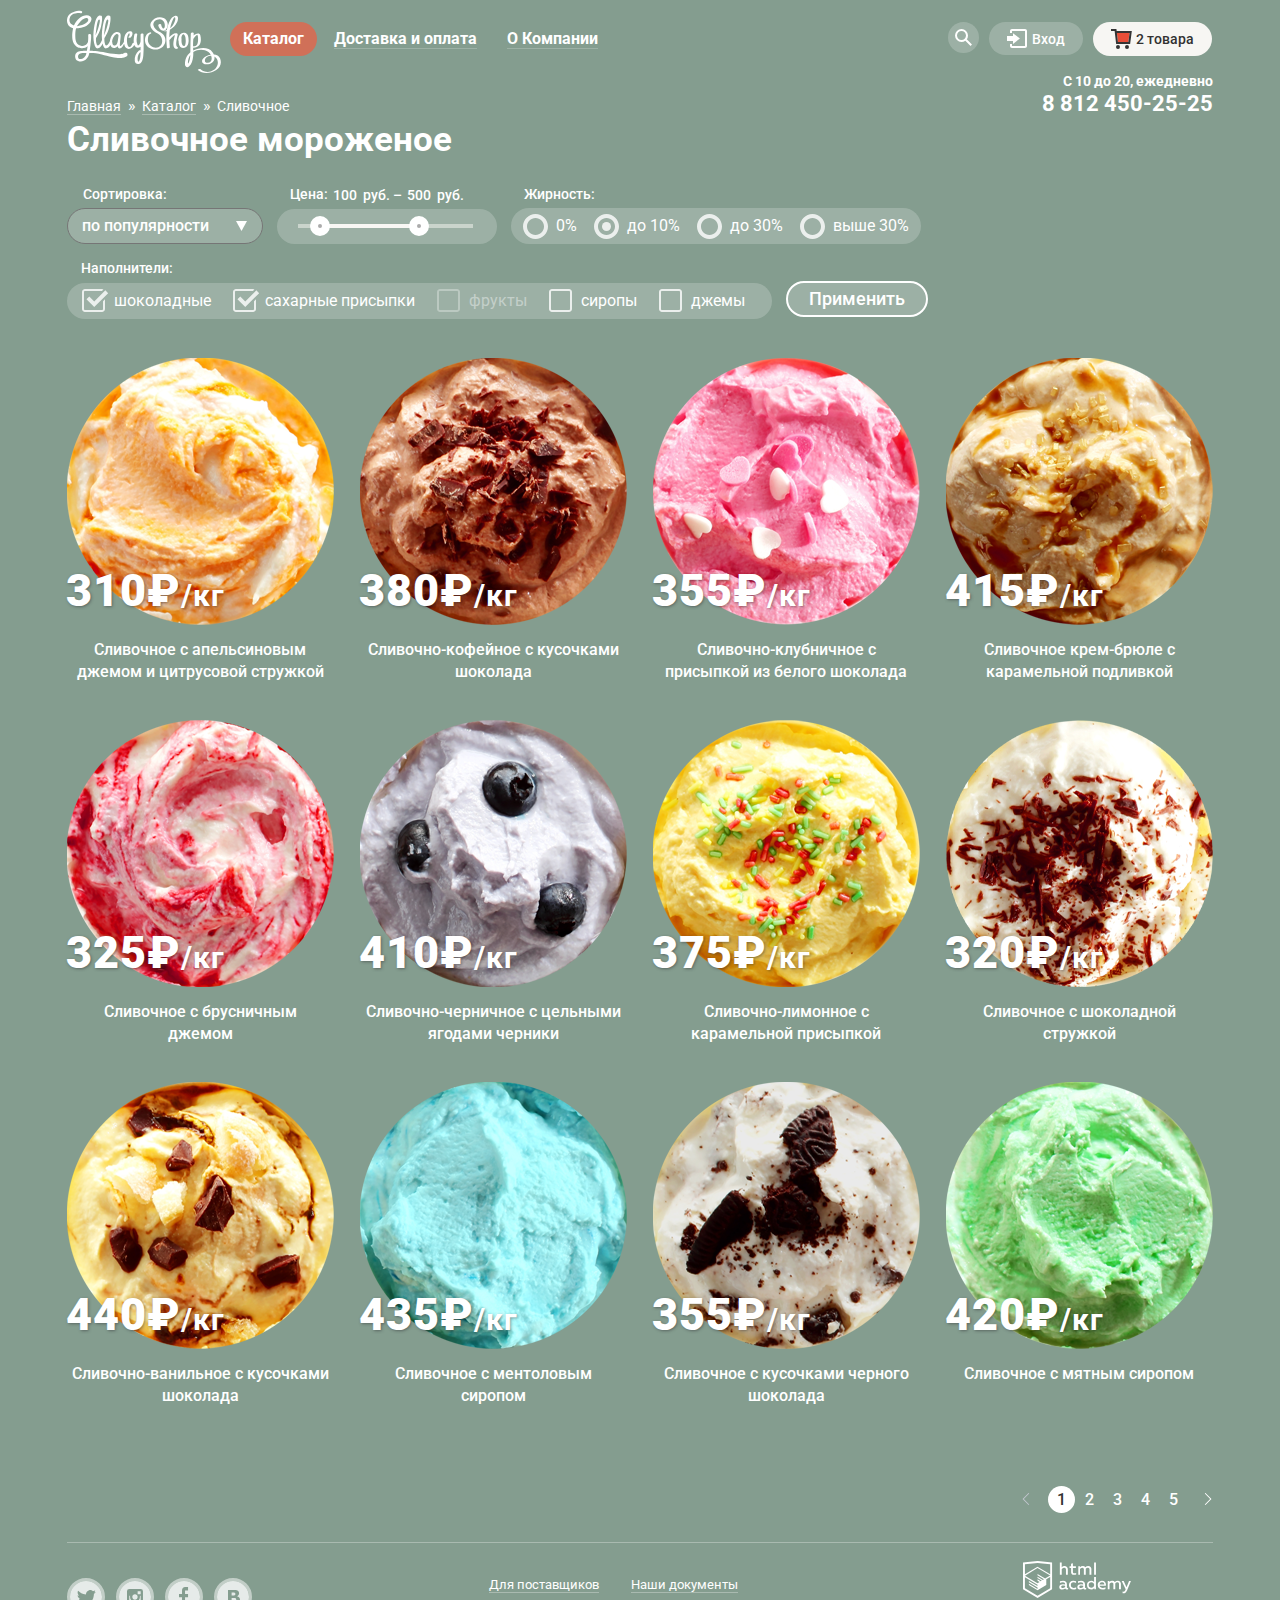
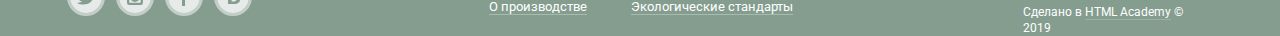
==== catalog.html @ 2f022bd2 "доделывает сетки" ====
<!DOCTYPE html>
<html lang="ru">

<head>
  <meta charset="utf-8">
  <title>Каталог мороженого магазина Глэйси</title>
  <link href="https://fonts.googleapis.com/css?family=Roboto:400,500,700&display=swap&subset=cyrillic" rel="stylesheet">
  <link href="css/normalize.css" rel="stylesheet" />
  <link href="css/style.css" rel="stylesheet" />
</head>

<body class="inner-page">
  <div class="container">
    <header class="main-header">
      <a class="main-header-logo" href="index.html"><img src="img/logo.svg" width="154" height="64"
          alt="Логотип магазина Глэйси"></a>
      <nav class="main-navigation">
        <ul class="site-navigation">
          <li class="site-navigation-item site-navigation-current"><a class="button-nav" href="">Каталог</a>
            <ul class="drop-down-list">
              <li><a href="#">Новинки</a></li>
              <li><a>Сливочное</a></li>
              <li><a href="#">Щербеты</a></li>
              <li><a href="#">Фруктовый лед</a></li>
              <li><a href="#">Мелорин</a></li>
            </ul>
          </li>
          <li class="site-navigation-item"><a class="button-nav" href="shipping-payment.html">Доставка и оплата</a></li>
          <li class="site-navigation-item"><a class="button-nav" href="info.html">О Компании</a></li>
        </ul>

        <ul class="user-navigation">
          <li class="user-navigation-item user-navigation-search"><a class="button-nav button-search"
              href="search.html">
              <svg xmlns="http://www.w3.org/2000/svg" xmlns:xlink="http://www.w3.org/1999/xlink" width="17" height="17"
                viewBox="0 0 17 17">
                <path fill="#fff"
                  d="M16.958 15.527L11.75 10.32A6.455 6.455 0 0 0 13 6.5 6.5 6.5 0 1 0 6.5 13a6.465 6.465 0 0 0 3.839-1.263l5.205 5.204 1.414-1.414zM6.5 11C4.019 11 2 8.981 2 6.5S4.019 2 6.5 2 11 4.019 11 6.5 8.981 11 6.5 11z" />
              </svg>
              <span class="visually-hidden">Поиск</span>
            </a>
            <section class="popup-search">
              <h2 class="visually-hidden">Форма поиска</h2>
              <form class="search-form" action="https://echo.htmlacademy.ru" method="get">
                <label class="visually-hidden" for="icecream-search">Что будем искать?</label>
                <input id="icecream-search" type="text" name="icecream-search" placeholder="Крем-брюле">
              </form>
            </section>
          </li>
          <li class="user-navigation-item user-navigation-login"><a class="button-nav button-login" href="login.html">
              <svg xmlns="http://www.w3.org/2000/svg" xmlns:xlink="http://www.w3.org/1999/xlink" width="21" height="19"
                viewBox="0 0 21 19">
                <g fill="#fff">
                  <path d="M6 14.875L12.917 9.5 6 4.125v2.917H-.042v4.917H6z" />
                  <path
                    d="M18 0H5C3.9 0 3 .9 3 2v2h2V2h13v15H5v-2H3v2c0 1.1.9 2 2 2h13c1.1 0 2-.9 2-2V2c0-1.1-.9-2-2-2z" />
                </g>
              </svg>
              <span>Вход</span>
            </a>
            <section class="popup-login">
              <h2 class="visually-hidden">Личный кабинет</h2>
              <form class="login-form" action="https://echo.htmlacademy.ru" method="post">
                <p>
                  <label class="visually-hidden" for="user-login">Логин</label>
                  <input id="user-login" type="email" name="login" placeholder="email@example.com">
                </p>
                <p>
                  <label class="visually-hidden" for="user-password">Пароль</label>
                  <input id="user-password" type="password" name="password" placeholder="••••••••">
                </p>

                <div class="wrapper-restore">
                  <button class="button" type="submit">Войти</button>

                  <p class="restore">
                    <a href="#">Забыли пароль?</a>
                    <a href="#">Новая регистрация</a>
                  </p>
                </div>
              </form>
            </section>
          </li>
          <li class="user-navigation-item user-navigation-cart"><a class="button-nav button-cart button-full-cart"
              href="shopping-cart.html">
              <svg xmlns="http://www.w3.org/2000/svg" width="21" height="20" viewBox="0 0 21 20">
                <path fill="#E84D37" d="M5.888 4.031L6.922 13h10.45l1.176-8.969z" />
                <circle fill="#343434" cx="6.984" cy="18" r="2" />
                <circle fill="#343434" cx="15.984" cy="18" r="2" />
                <path fill="#343434"
                  d="M5.657 2.031L5.422 0H0v2h3.64l1.5 13h13.988l1.699-12.969H5.657zM17.372 13H6.922L5.888 4.031h12.66L17.372 13z" />
              </svg>
              <span><span class="visually-hidden">Корзина</span>2 товара</span></a>

            <section class="shopping-cart">
              <h2 class="visually-hidden">Содержание корзины</h2>
              <table class="shopping-cart-table">
                <tr>
                  <td class="cell-1"><button class="button-cross" type="button"><span
                        class="visually-hidden">Удалить</span></button></td>
                  <td class="cell-2"><img src="img/product-1-min.png" width="33" height="33"
                      alt="Сливочное мороженое оранжевого цвета с цитрусовым вкусом">
                  </td>
                  <td class="cell-3">Пломбир с апельсиновым джемом</td>
                  <td class="cell-4">1,5 кг х <span>200 руб.</span></td>
                  <td class="cell-5">300 руб.</td>
                </tr>
                <tr>
                  <td class="cell-1"><button class="button-cross" type="button"><span
                        class="visually-hidden">Удалить</span></button></td>
                  <td class="cell-2"><img src="img/product-3-min.png" width="33" height="33"
                      alt="Сливочное мороженое ярко-розового цвета с бело-розовыми сердечками"></td>
                  <td class="cell-3">Клубничный пломбир с присыпкой из&nbsp;белого шоколада</td>
                  <td class="cell-4">1,5 кг х <span>300 руб.</span></td>
                  <td class="cell-5">450 руб.</td>
                </tr>
                <tr>
                  <td class="cell-6" colspan="5">Итого:<span>750</span>руб.</td>
                </tr>
              </table>
              <div class="wrapper-button-cart">
                <a class="button" href="#">Оформить заказ</a>
              </div>
            </section>
          </li>
        </ul>
      </nav>

      <section class="contacts">
        <h2 class="visually-hidden">Время работы, телефон</h2>
        <p>
          <span>С 10 до 20, ежедневно</span>
          <a href="tel:88124502525">8&nbsp;812 450-25-25</a>
        </p>
      </section>

    </header>

    <main>

      <ul class="breadcrumbs">
        <li><a href="index.html">Главная</a></li>
        <li><a href="catalog.html">Каталог</a></li>
        <li class="breadcrumbs-current">Сливочное</li>
      </ul>

      <h1>Сливочное мороженое</h1>

      <section class="sorting-filtres">
        <h2 class="visually-hidden">Сортировка и фильтр мороженого</h2>

        <form class="sorting-filtres-form" action="https://echo.htmlacademy.ru" method="get">
          <fieldset class="sorting">
            <legend>Сортировка:</legend>
            <select class="sorting-cover" name="sorting">
              <option value="popular">по популярности</option>
              <option value="inexpensive">сначала недорогие</option>
              <option value="expensive">сначала дорогие</option>
              <option value="fat">по жирности</option>
            </select>
          </fieldset>

          <fieldset class="filter-range">
            <legend>Цена:
              <div class="price-controls">
                <label class="min-price"><input type="text" name="min-price" value="100" maxlength="3">руб.
                  &ndash;</label>
                <label class="max-price"><input type="text" name="max-price" value="500" maxlength="3">руб.</label>
              </div>
            </legend>
            <div class="filter-cover">
              <div class="range-controls">
                <div class="scale">
                  <div class="bar"></div>
                </div>
                <button class="range-toggle range-toggle-min" aria-label="Изменить минимальную цену"
                  type="button"></button>
                <button class="range-toggle range-toggle-max" aria-label="Изменить максимальную цену"
                  type="button"></button>
              </div>
            </div>
          </fieldset>

          <fieldset class="filter-fat">
            <legend>Жирность:</legend>
            <ul class="filter-fat-list filter-cover">
              <li class="filter-fat-item">
                <input class="visually-hidden filter-input filter-input-radio" id="filter-fat-0" type="radio"
                  name="filter-fat" value="0%">
                <label for="filter-fat-0">0%</label>
              </li>
              <li class="filter-fat-item">
                <input class="visually-hidden filter-input filter-input-radio" id="filter-fat-10" type="radio"
                  name="filter-fat" value="up to 10%" checked>
                <label for="filter-fat-10">до 10%</label>
              </li>
              <li class="filter-fat-item">
                <input class="visually-hidden filter-input filter-input-radio" id="filter-fat-30" type="radio"
                  name="filter-fat" value="up to 30%">
                <label for="filter-fat-30">до 30%</label>
              </li>
              <li class="filter-fat-item">
                <input class="visually-hidden filter-input filter-input-radio" id="filter-fat-more-30" type="radio"
                  name="filter-fat" value="above 30%">
                <label for="filter-fat-more-30">выше 30%</label>
              </li>
            </ul>
          </fieldset>

          <fieldset class="filter-topping">
            <legend>Наполнители:</legend>
            <ul class="filter-topping-list filter-cover">
              <li class="filter-topping-item">
                <input class="visually-hidden filter-input filter-input-checkbox" type="checkbox"
                  name="topping-chocolate" id="topping-chocolate" checked />
                <label for="topping-chocolate">шоколадные</label>
              </li>
              <li class="filter-topping-item">
                <input class="visually-hidden filter-input filter-input-checkbox" type="checkbox"
                  name="topping-powdered-sugar" id="topping-powdered-sugar" checked />
                <label for="topping-powdered-sugar">сахарные присыпки</label>
              </li>
              <li class="filter-topping-item">
                <input class="visually-hidden filter-input filter-input-checkbox" type="checkbox" name="topping-fruits"
                  id="topping-fruits" disabled />
                <label for="topping-fruits">фрукты</label>
              </li>
              <li class="filter-topping-item">
                <input class="visually-hidden filter-input filter-input-checkbox" type="checkbox" name="topping-syrup"
                  id="topping-syrup" />
                <label for="topping-syrup">сиропы</label>
              </li>
              <li class="filter-topping-item">
                <input class="visually-hidden filter-input filter-input-checkbox" type="checkbox" name="topping-jam"
                  id="topping-jam" />
                <label for="topping-jam">джемы</label>
              </li>
            </ul>
          </fieldset>

          <button class="button button-filter" type="submit">Применить</button>

        </form>
      </section>

      <section class="catalog">
        <h2 class="visually-hidden">Список сливочного мороженого</h2>
        <ul class="catalog-list">
          <li class="catalog-item">
            <a href="#">
              <div>
                <img src="img/product-1.png" width="267" height="267"
                  alt="Сливочное с апельсиновым джемом и цитрусовой стружкой">
              </div>
              <span><b>310&#8381;</b>/кг</span>
              <h3>Сливочное с апельсиновым джемом и цитрусовой стружкой</h3>
            </a>
            <div class="wrapper-button">
              <a class="button" href="#">Быстрый просмотр</a>
            </div>
          </li>
          <li class="catalog-item">
            <a href="#">
              <div>
                <img src="img/product-2.png" width="267" height="267" alt="Сливочно-кофейное с кусочками шоколада">
              </div>
              <span><b>380&#8381;</b>/кг</span>
              <h3>Сливочно-кофейное с кусочками шоколада</h3>
            </a>
            <div class="wrapper-button">
              <a class="button" href="#">Быстрый просмотр</a>
            </div>
          </li>
          <li class="catalog-item">
            <a href="#">
              <div>
                <img src="img/product-3.png" width="267" height="267"
                  alt="Сливочно-клубничное с присыпкой из белого шоколада">
              </div>
              <span><b>355&#8381;</b>/кг</span>
              <h3>Сливочно-клубничное с присыпкой из белого шоколада</h3>
            </a>
            <div class="wrapper-button">
              <a class="button" href="#">Быстрый просмотр</a>
            </div>
          </li>
          <li class="catalog-item">
            <a href="#">
              <div>
                <img src="img/product-4.png" width="267" height="267"
                  alt="Сливочное крем-брюле с карамельной подливкой">
              </div>
              <span><b>415&#8381;</b>/кг</span>
              <h3>Сливочное крем-брюле с карамельной подливкой</h3>
            </a>
            <div class="wrapper-button">
              <a class="button" href="#">Быстрый просмотр</a>
            </div>
          </li>
          <li class="catalog-item">
            <a href="#">
              <div>
                <img src="img/product-5.png" width="267" height="267" alt="Сливочное с брусничным джемом">
              </div>
              <span><b>325&#8381;</b>/кг</span>
              <h3>Сливочное с брусничным джемом</h3>
            </a>
            <div class="wrapper-button">
              <a class="button" href="#">Быстрый просмотр</a>
            </div>
          </li>
          <li class="catalog-item">
            <a href="#">
              <div>
                <img src="img/product-6.png" width="267" height="267"
                  alt="Сливочно-черничное с цельными ягодами черники">
              </div>
              <span><b>410&#8381;</b>/кг</span>
              <h3>Сливочно-черничное с цельными ягодами черники</h3>
            </a>
            <div class="wrapper-button">
              <a class="button" href="#">Быстрый просмотр</a>
            </div>
          </li>
          <li class="catalog-item">
            <a href="#">
              <div>
                <img src="img/product-7.png" width="267" height="267" alt="Сливочно-лимонное с карамельной присыпкой">
              </div>
              <span><b>375&#8381;</b>/кг</span>
              <h3>Сливочно-лимонное с карамельной присыпкой</h3>
            </a>
            <div class="wrapper-button">
              <a class="button" href="#">Быстрый просмотр</a>
            </div>
          </li>
          <li class="catalog-item">
            <a href="#">
              <div>
                <img src="img/product-8.png" width="267" height="267" alt="Сливочное с шоколадной стружкой">
              </div>
              <span><b>320&#8381;</b>/кг</span>
              <h3>Сливочное с шоколадной стружкой</h3>
            </a>
            <div class="wrapper-button">
              <a class="button" href="#">Быстрый просмотр</a>
            </div>
          </li>
          <li class="catalog-item">
            <a href="#">
              <div>
                <img src="img/product-9.png" width="267" height="267" alt="Сливочно-ванильное с кусочками шоколада">
              </div>
              <span><b>440&#8381;</b>/кг</span>
              <h3>Сливочно-ванильное с кусочками шоколада</h3>
            </a>
            <div class="wrapper-button">
              <a class="button" href="#">Быстрый просмотр</a>
            </div>
          </li>
          <li class="catalog-item">
            <a href="#">
              <div>
                <img src="img/product-10.png" width="267" height="267" alt="Сливочноe с ментоловым сиропом">
              </div>
              <span><b>435&#8381;</b>/кг</span>
              <h3>Сливочноe с ментоловым сиропом</h3>
            </a>
            <div class="wrapper-button">
              <a class="button" href="#">Быстрый просмотр</a>
            </div>
          </li>
          <li class="catalog-item">
            <a href="#">
              <div>
                <img src="img/product-11.png" width="267" height="267" alt="Сливочное с кусочками черного шоколада">
              </div>
              <span><b>355&#8381;</b>/кг</span>
              <h3>Сливочное с кусочками черного шоколада</h3>
            </a>
            <div class="wrapper-button">
              <a class="button" href="#">Быстрый просмотр</a>
            </div>
          </li>
          <li class="catalog-item">
            <a href="#">
              <div>
                <img src="img/product-12.png" width="267" height="267" alt="Сливочное с мятным сиропом">
              </div>
              <span><b>420&#8381;</b>/кг</span>
              <h3>Сливочное с мятным сиропом</h3>
            </a>
            <div class="wrapper-button">
              <a class="button" href="#">Быстрый просмотр</a>
            </div>
          </li>
        </ul>

        <ul class="pagination-list">
          <li class="pagination-item pagination-item-back"><a class="back-disabled" href="#prev" aria-label="Назад">
              <svg xmlns="http://www.w3.org/2000/svg" width="8" height="12" viewBox="0 0 8 12">
                <path fill="#C1C6CE"
                  d="M7.237 5.642L1.73.132c-.2-.197-.52-.197-.717 0s-.198.52 0 .717L6.163 6l-5.15 5.15c-.2.198-.2.52 0 .717.098.1.228.148.357.148.13 0 .26-.05.358-.148l5.51-5.51c.198-.197.198-.517 0-.715z" />
              </svg>
            </a></li>
          <li class="pagination-item pagination-item-current"><a>1</a></li>
          <li class="pagination-item"><a href="#">2</a></li>
          <li class="pagination-item"><a href="#">3</a></li>
          <li class="pagination-item"><a href="#">4</a></li>
          <li class="pagination-item"><a href="#">5</a></li>
          <li class="pagination-item pagination-item-next"><a href="#next" aria-label="Вперед">
              <svg xmlns="http://www.w3.org/2000/svg" width="8" height="12" viewBox="0 0 8 12">
                <path fill="#ffffff"
                  d="M7.237 5.642L1.73.132c-.2-.197-.52-.197-.717 0s-.198.52 0 .717L6.163 6l-5.15 5.15c-.2.198-.2.52 0 .717.098.1.228.148.357.148.13 0 .26-.05.358-.148l5.51-5.51c.198-.197.198-.517 0-.715z" />
              </svg>
            </a></li>
        </ul>
      </section>
    </main>

    <footer class="footer">
      <ul class="socialmedia-list">
        <li class="socialmedia-item">
          <a class="socialmedia-button" href="#">
            <span class="visually-hidden">Твиттер</span>
            <svg xmlns="http://www.w3.org/2000/svg" width="32" height="32" viewBox="0 0 32 32">
              <path fill="#FFF"
                d="M16 0C7.164 0 0 7.164 0 16c0 8.837 7.164 16 16 16 8.837 0 16-7.163 16-16 0-8.836-7.163-16-16-16zm7.944 12.809c-.251 6.516-3.463 10.832-10.992 10.702h-.486c-.447 0-4.543-.443-5.344-1.823 2.479.19 4.247-.406 5.12-1.136-1.048-.289-2.923-.461-3.251-2.848.384.104.618.221 1.299.113-1.307-.824-2.758-1.519-2.679-3.643.311.317 1.164.518 1.46.457-.768-.233-2.149-3.244-.974-4.781 1.984 1.79 4.075 3.482 7.804 3.643.227-2.214 1.24-3.699 3.168-4.325 1.84-.479 3.255.26 3.901 1.138.737-.224 1.453-.466 2.193-.685-.004.833-.569 1.463-.935 1.709.747.165 1.423-.475 1.423-.475-.184.963-1.094 1.725-1.707 1.954z" />
            </svg>
          </a>
        </li>
        <li class="socialmedia-item">
          <a class="socialmedia-button" href="#">
            <span class="visually-hidden">Инстаграм</span>
            <svg xmlns="http://www.w3.org/2000/svg" width="32" height="32" viewBox="0 0 32 32">
              <g fill="#FFF">
                <path
                  d="M20.916 16a4.938 4.938 0 1 1-9.877 0c0-.394.051-.773.138-1.14h-.897v6.838h11.396V14.86h-.897c.086.367.137.746.137 1.14z" />
                <path
                  d="M15.978 18.659c1.466 0 2.659-1.193 2.659-2.659s-1.193-2.659-2.659-2.659c-1.466 0-2.659 1.193-2.659 2.659s1.192 2.659 2.659 2.659zM18.637 10.302h3.039v3.039h-3.039z" />
                <path
                  d="M16 0C7.164 0 0 7.164 0 16c0 8.837 7.164 16 16 16 8.837 0 16-7.163 16-16 0-8.836-7.163-16-16-16zm7.955 21.698a2.285 2.285 0 0 1-2.279 2.279H10.279A2.285 2.285 0 0 1 8 21.698V10.302a2.286 2.286 0 0 1 2.279-2.279h11.396a2.286 2.286 0 0 1 2.279 2.279v11.396z" />
              </g>
            </svg>
          </a>
        </li>
        <li class="socialmedia-item">
          <a class="socialmedia-button" href="#">
            <span class="visually-hidden">Фейсбук</span>
            <svg xmlns="http://www.w3.org/2000/svg" width="32" height="32" viewBox="0 0 32 32">
              <path fill="#FFF"
                d="M16 0C7.164 0 0 7.163 0 16s7.164 16 16 16c8.837 0 16-7.164 16-16S24.837 0 16 0zm4.062 9.455h-3.021v3.444h3.021v3.445h-3.021v8.61H14.02v-8.61H11v-3.445h3.021V9.455c0-1.902 1.353-3.445 3.021-3.445h3.021v3.445z" />
            </svg>
          </a>
        </li>
        <li class="socialmedia-item">
          <a class="socialmedia-button" href="#">
            <span class="visually-hidden">Вконтакте</span>
            <svg xmlns="http://www.w3.org/2000/svg" width="32" height="32" viewBox="0 0 32 32">
              <g fill="#FFF">
                <path
                  d="M16.637 14.495c.402-.019.719-.082.951-.188.326-.145.54-.33.641-.559.101-.229.15-.496.15-.797 0-.232-.058-.465-.174-.697-.116-.232-.322-.405-.617-.517-.264-.1-.592-.155-.984-.165a76.242 76.242 0 0 0-1.652-.014h-.339v2.965h.565c.571 0 1.057-.009 1.459-.028zM18.118 17.084c-.282-.081-.672-.125-1.166-.132a127.97 127.97 0 0 0-1.55-.009h-.79v3.493h.264c1.014 0 1.74-.003 2.18-.009a3.2 3.2 0 0 0 1.212-.245c.377-.157.633-.364.774-.625s.214-.562.214-.9c0-.446-.088-.788-.261-1.03-.17-.241-.464-.423-.877-.543z" />
                <path
                  d="M16 0C7.164 0 0 7.164 0 16c0 8.837 7.164 16 16 16 8.837 0 16-7.163 16-16 0-8.836-7.163-16-16-16zm6.602 20.531a3.73 3.73 0 0 1-1.124 1.327c-.552.415-1.161.71-1.823.886s-1.501.264-2.519.264h-6.121V8.987h5.443c1.13 0 1.957.038 2.48.113a5.126 5.126 0 0 1 1.561.5c.533.27.929.632 1.189 1.087.26.455.392.975.392 1.558 0 .678-.179 1.278-.536 1.795-.358.518-.863.92-1.517 1.208v.075c.917.182 1.642.559 2.179 1.13.537.571.807 1.325.807 2.261 0 .678-.138 1.283-.411 1.817z" />
              </g>
            </svg>
          </a>
        </li>
      </ul>

      <ul class="information-list">
        <li class="information-item"><a href="#">Для поставщиков</a></li>
        <li class="information-item"><a href="#">Наши документы</a></li>
        <li class="information-item"><a href="#">О производстве</a></li>
        <li class="information-item"><a href="#">Экологические стандарты</a></li>
      </ul>

      <div class="copyright">
        <a href="https://htmlacademy.ru/intensive/htmlcss">
          <img src="img/logo-htmlacademy.svg" width="108" height="39" alt="Логотип HTML Academy">
        </a>
        <p>Сделано в <a href="https://htmlacademy.ru">HTML Academy</a> &copy; 2019</p>
      </div>

    </footer>
  </div>
</body>

</html>
---- css/style.css ----
/* ГЛОБАЛЬНЫЕ СТИЛИ */

body {
  margin: 0;
  padding: 0;

  font-family: "Roboto", "Arial", sans-serif;
  font-size: 16px;
  line-height: 22px;
  font-weight: 400;
  color: #ffffff;

  background-color: #849d8f;
}

img {
  max-width: 100%;
  height: auto;
}

a {
  text-decoration: none;
}

/* ОБЩИЕ СТИЛИ */

.container {
  width: 1146px;
  margin: 0 auto;
}

.visually-hidden:not(:focus):not(:active),
input[type="checkbox"].visually-hidden,
input[type="radio"].visually-hidden {
  position: absolute;

  width: 1px;
  height: 1px;
  margin: -1px;
  border: 0;
  padding: 0;

  white-space: nowrap;

  clip-path: inset(100%);
  clip: rect(0 0 0 0);
  overflow: hidden;
}

.button {
  display: inline-block;
  font: inherit;
  font-size: 18px;
  line-height: 24px;
  font-weight: 700;

  text-align: center;
  text-shadow: 0px 2px 5px rgba(160, 32, 11, 0.76);
  color: #ffffff;
  vertical-align: middle;

  background: #f26843;
  background: linear-gradient(to bottom, #f26843 0%, #e74a35 100%);
  box-shadow: 0 2px 2px rgba(172, 16, 0, 0.64);
  border: none;
  border-radius: 25px;

  cursor: pointer;
}

.button:hover,
.button:focus {
  box-shadow: 0px 2px 2px 0 #ac1000;
  background-image: linear-gradient(to bottom, rgba(255, 255, 255, 0.2), rgba(255, 255, 255, 0.2)), linear-gradient(to top, #e74a35, #f26843);
}

.button:active {
  box-shadow: inset 0px 2px 2px 0 #942718;
  background-image: linear-gradient(to bottom, rgba(0, 0, 0, 0.07), rgba(0, 0, 0, 0.07)), linear-gradient(to top, #e74a35, #f26843);
}

.site-wrapper {
  background-image: url("../img/slide-1.png");
  background-repeat: no-repeat;
  background-position: top center;

  transition: background-image 0.5s ease, background-color 0.5s ease;
}

.site-wrapper::before,
.site-wrapper::after {
  content: "";

  visibility: hidden;
}

.site-wrapper::before {
  background-image: url("../img/slide-2.png");
}

.site-wrapper::after {
  background-image: url("../img/slide-3.png");
}

/* HEADER  */

.main-header .container,
.inner-page .main-header {
  display: flex;
  flex-wrap: wrap;
  align-items: flex-start;
}

.inner-page .main-header {
  margin-bottom: -22px;
}

.main-header-logo {
  display: block;
  width: 154px;
  height: 64px;
  padding-top: 10px;
}

.main-navigation {
  display: flex;
  width: 990px;
  margin-left: auto;
  padding-top: 21px;
  line-height: 18px;
  font-weight: 700;
}

.site-navigation,
.user-navigation,
.drop-down-list {
  list-style: none;
  margin: 0;
  padding: 0;
}

.site-navigation {
  display: flex;
  width: 400px;
  padding-left: 5px;
}

.button-nav {
  display: inline-block;
  vertical-align: middle;
}

.site-navigation-item {
  position: relative;
  padding: 1px 2px;
}

.site-navigation-item>a {
  padding: 8px 13px 7px;
  color: #ffffff;
}

/* подчеркивание через псевдо */
.site-navigation-item>a::after {
  display: block;
  content: "";
  width: 100%;
  height: 1px;
  background: rgba(255, 255, 255, 0.2);
}

.site-navigation-current>a::after {
  content: "";
  background: none;
}

.site-navigation-item>a:hover,
.site-navigation-item>a:focus {
  padding: 8px 13px 7px;
  color: #323232;
  background-color: #f7f6f3;
  border-radius: 25px;
}

.site-navigation-item>a:active {
  padding: 8px 13px 7px;
  color: #323232;
  box-shadow: inset 0px 2px 1px 0 #696969;
  background-color: #ededed;
  border-radius: 25px;
}

.site-navigation-current>a,
.site-navigation-current>a:hover,
.site-navigation-current>a:focus,
.site-navigation-current>a:active {
  color: #ffffff;
  background-color: #d07058;
  border-radius: 25px;
}

.user-navigation {
  display: flex;
  justify-content: flex-end;
  flex-grow: 1;
  width: 280px;
}

.user-navigation-item {
  position: relative;
  padding: 1px 3px;
  margin-right: -2px;
  margin-left: 6px;
}

.user-navigation-item>a {
  display: flex;
  align-items: center;
  justify-content: center;
  font-size: 14px;
  line-height: 16px;
  font-weight: 500;
  color: #ffffff;
  background-color: rgba(255, 255, 255, 0.2);
  border-radius: 25px;
}

.user-navigation a:hover,
.user-navigation a:focus {
  color: #323232;
  background-color: #f8f7f4;
}

.user-navigation-item span {
  padding-left: 4px;
}

.button-search {
  padding: 7px;
}

.button-login,
.button-cart {
  padding: 7px 18px;
}

.button-search:hover path,
.button-search:focus path,
.button-login:hover path,
.button-login:focus path {
  fill: #323232;
}

.user-navigation .button-cart:hover,
.user-navigation .button-cart:focus {
  color: #ffffff;
  background-color: rgba(255, 255, 255, 0.2);
}

.user-navigation .button-full-cart,
.user-navigation .button-full-cart:hover,
.user-navigation .button-full-cart:focus,
.user-navigation .button-full-cart:active {
  color: #323232;
  background-color: rgb(248, 247, 244, 0.99);
}

.contacts {
  width: 200px;
  margin-left: auto;
  text-align: right;
}

.contacts p {
  margin: 0;
  margin-top: -4px;
}

.contacts span {
  font-size: 14px;
  line-height: 16px;
  font-weight: 700;
}

.contacts a {
  font-size: 22px;
  line-height: 24px;
  font-weight: 700;
  color: #ffffff;
}

/* ВСПЛЫВАЮЩИЕ МЕНЮ */

.drop-down-list {
  display: none;
  position: absolute;
  top: 38px;
  left: -5px;
  z-index: 1;
}

.popup-search {
  display: none;
  position: absolute;
  top: 38px;
  right: 3px;
  z-index: 2;
}

.popup-login {
  display: none;
  position: absolute;
  top: 38px;
  right: 1px;
  z-index: 2;
}

.shopping-cart {
  display: none;
  position: absolute;
  top: 38px;
  right: 1px;
  z-index: 2;
}

.site-navigation-catalog:hover .drop-down-list,
.user-navigation-search:hover .popup-search,
.user-navigation-login:hover .popup-login,
.user-navigation-cart:hover .shopping-cart {
  display: block;
}

.drop-down-list {
  width: 143px;
  box-shadow: 0px 20px 20px 0 rgba(0, 0, 0, 0.4);
  background-color: #f8f7f4;
  border-radius: 5px;
}

.drop-down-list .new-items {
  display: block;
  position: relative;
  padding-top: 12px;
  padding-bottom: 12px;
  font-weight: 700;
}

.drop-down-list .new-items::after {
  position: absolute;
  display: block;
  content: "";
  width: 121px;
  height: 1px;
  left: 6px;
  bottom: 0;
  background: rgba(0, 0, 0, 0.2);
}

.drop-down-list a {
  display: block;
  padding-left: 21px;
  padding-top: 9px;
  padding-bottom: 6px;
  font-size: 14px;
  line-height: 16px;
  font-weight: 400;
  color: #323232;
}

.drop-down-list .melorin-items {
  padding-bottom: 13px;
}

.drop-down-list li:hover:not(:first-child),
.drop-down-list li:focus:not(:first-child) {
  background-color: rgb(251, 222, 215);
}

.drop-down-list li:active:not(:first-child) {
  background-color: rgb(246, 181, 165);
}

.drop-down-list .active-item:not(:first-child),
.drop-down-list .active-item:hover:not(:first-child),
.drop-down-list .active-item:focus:not(:first-child),
.drop-down-list .active-item:active:not(:first-child) {
  background-color: rgb(208, 112, 88);
}

.popup-search {
  box-sizing: border-box;
  width: 341px;
  padding: 20px 15px;

  box-shadow: 0px 20px 20px 0 rgba(0, 0, 0, 0.4);
  background-color: #f8f7f4;
  border-radius: 5px;
}

.search-form input {
  box-sizing: border-box;
  width: 100%;
  padding: 11px;
  border: none;
  border-radius: 5px;
  box-shadow: 0 0 0 1px #b2b2b2;
}

.search-form input::placeholder,
.login-form input::placeholder {
  font-size: 14px;
  line-height: 24px;
  font-weight: 400;
  color: #999999;
}

.popup-login {
  box-sizing: border-box;
  width: 277px;
  padding: 20px 19px;
  box-shadow: 0px 20px 20px 0 rgba(0, 0, 0, 0.4);
  background-color: #f8f7f4;
  border-radius: 5px;
}

.login-form p {
  margin: 0;
  margin-bottom: 20px;
}

.login-form input {
  box-sizing: border-box;
  width: 100%;
  padding: 13px;
  border: none;
  border-radius: 5px;
  box-shadow: 0 0 0 1px #b2b2b2;
}

.wrapper-restore {
  display: flex;
  justify-content: space-between;
  align-items: flex-start;
}

.popup-login .button {
  padding: 11px 25px;
}

.popup-login .restore {
  width: 50%;
  margin-bottom: 0;
}

.restore a {
  display: block;
  margin-bottom: -3px;
  text-align: left;
  font-size: 13px;
  line-height: 24px;
  font-weight: 400;
  color: #323232;
  text-decoration: underline;
}

.restore a:hover,
.restore a:focus,
.restore a:active {
  color: #e84d37;
}

.shopping-cart {
  box-sizing: border-box;
  width: 540px;
  padding: 17px 14px;

  font-size: 13px;
  line-height: 16px;
  font-weight: 400;
  color: #323232;

  box-shadow: 0px 20px 20px 0 rgba(0, 0, 0, 0.4);
  background-color: #f8f7f4;
  border-radius: 5px;
}

.shopping-cart-table {
  width: 100%;
  border-collapse: collapse;
  ;
}

.shopping-cart-table td {
  padding-bottom: 14px;
  padding-top: 11px;

  vertical-align: top;
}

.shopping-cart-table .cell-1 {
  width: 16px;
}

.shopping-cart-table .cell-2 {
  width: 33px;
  padding-top: 4px;
}

.shopping-cart-table .cell-3 {
  width: 181px;
}

.shopping-cart-table .cell-4 {
  width: 90px;
}

.shopping-cart-table .cell-5 {
  width: 50px;
}

.shopping-cart-table .cell-6 {
  padding: 16px 3px 12px 3px;
  font-size: 15px;
  line-height: 18px;
  font-weight: 700;
  text-align: right;
}

.shopping-cart-table .button-cross {
  width: 11px;
  height: 11px;
  border: none;
  background: url("../img/cross-small.svg") no-repeat;
  background-position: top center;
  cursor: pointer;
}

.wrapper-button-cart {
  display: flex;
  justify-content: flex-end;
}

.shopping-cart .button {
  padding: 10px 15px;
  margin-bottom: 5px;
}

.shopping-cart-table tr:nth-child(2) {
  border-bottom: 1px solid #cacac7;
}

/* СЛАЙДЕР */

.slider {
  position: relative;
  margin-bottom: 42px;
  padding-top: 275px;

  text-align: center;
  color: #ffffff;
}

.slider-list {
  margin: 0;
  padding: 0;

  list-style: none;
}

.slide {
  display: none;
}

.slide-title {
  width: 700px;
  margin: 0 auto;
  margin-bottom: 30px;

  font-size: 60px;
  line-height: 60px;
  font-weight: 800;
}

.slider .button {
  padding: 11px 44px;

  font-size: 31px;
  line-height: 41px;

  border-radius: 50px;
}

.slider-controls {
  position: absolute;
  bottom: 20px;
  left: 0;
  z-index: 20;

  font-size: 0;
}

.slider-controls label {
  display: inline-block;
  width: 17px;
  height: 17px;
  margin-right: 8px;

  vertical-align: top;

  background-color: transparent;
  border: 2px solid #ffffff;
  border-radius: 50%;
  cursor: pointer;
}

.slider-controls label:hover,
.slider-controls label:focus {
  background-color: rgba(255, 255, 255, 0.4);
}

.slider-controls label:active {
  background-color: #ffffff;
}

#product-1:checked~.site-wrapper {
  background-color: #849d8f;
  background-image: url("../img/slide-1.png");
}

#product-2:checked~.site-wrapper {
  background-color: #8996a6;
  background-image: url("../img/slide-2.png");
}

#product-3:checked~.site-wrapper {
  background-color: #9d8b84;
  background-image: url("../img/slide-3.png");
}

#product-1:checked~.site-wrapper #slide1,
#product-2:checked~.site-wrapper #slide2,
#product-3:checked~.site-wrapper #slide3 {
  display: block;
}

#product-1:checked~.site-wrapper label[for="product-1"],
#product-2:checked~.site-wrapper label[for="product-2"],
#product-3:checked~.site-wrapper label[for="product-3"] {
  background-color: #ffffff;
}

/* СПЕЦИАЛЬНЫЕ ПРЕДЛОЖЕНИЯ */

.special-offers {
  display: flex;
  justify-content: space-between;
  font-size: 18px;
  font-weight: 700;
  margin-bottom: 40px;
}

.special-offers h3 {
  margin: 0;
  margin-bottom: 15px;
  font-size: 35px;
  line-height: 41px;
  font-weight: 700;
}

.special-offers p {
  margin: 0;
  margin-bottom: 43px;
}

.special-offers .button {
  padding: 11px 24px;
  margin-bottom: 8px;
}

.raspberry-stock {
  display: flex;
  flex-direction: column;
  width: 560px;
  margin-right: 26px;
  padding: 16px 19px;
  background-color: #a23552;
  background: url("../img/raspberry-bg.jpg") no-repeat;
  background-size: cover;
  border-radius: 15px;
}

.chocolate-stock {
  display: flex;
  flex-direction: column;
  width: 560px;
  padding: 16px 19px;
  background-color: #24130a;
  background: url("../img/choсolate-bg.jpg") no-repeat;
  background-size: cover;
  border-radius: 15px;
}

.raspberry-stock .button,
.chocolate-stock .button {
  align-self: flex-end;
  margin-left: auto;
}

/* ХИТЫ ПРОДАЖ И КАТАЛОГ СЛИВОЧНОГО МОРОЖЕНОГО */

.catalog {
  border-bottom: 1px solid rgba(255, 255, 255, 0.3);
  padding-bottom: 29px;
  margin-bottom: 18px;
}

.bestseller-item span,
.catalog-item span {
  position: absolute;
  top: 210px;
  left: -1px;
  font-size: 30px;
  line-height: 45px;
  font-weight: 700;
  text-shadow: 0.5px 0.9px 3px rgba(49, 50, 53, 0.5);
  letter-spacing: 1px;
}

.bestseller-item b,
.catalog-item b {
  font-size: 45px;
}

.bestseller-item a,
.catalog-item a {
  position: relative;
  text-align: center;
  font-size: 16px;
  line-height: 22px;
  font-weight: 500;
  color: #ffffff;
}

.bestseller-item h3,
.catalog-item h3 {
  display: inline-block;
  width: 258px;
  padding-left: 4px;
  padding-top: 1px;
  margin: 0;
  font-size: 16px;
  line-height: 22px;
  font-weight: 500;
}

.bestseller-item div,
.catalog-item div {
  margin-bottom: 7px;
}

.bestsellers-list,
.catalog-list {
  display: flex;
  flex-wrap: wrap;
  margin: 0;
  padding: 0;

  list-style: none;
}

.catalog-list {
  margin-bottom: 42px;
}

.bestseller-item,
.catalog-item {
  width: 267px;
  margin-bottom: 37px;
  margin-right: 26px;
  position: relative;
}

.bestseller-item:nth-child(4n),
.catalog-item:nth-child(4n) {
  margin-right: 0;
}

.bestseller-item::before {
  position: absolute;
  content: url("../img/hit.svg");
  width: 61px;
  height: 61px;
  top: 0;
  left: 0;
  z-index: 1;
}

.wrapper-button {
  position: absolute;
  top: -7px;
  left: -14px;
  z-index: 10;
  display: none;
  width: 100%;
  height: 100%;
  padding: 0px 13px 81px;
  background-color: rgba(248, 247, 244, 0.2);
  border-radius: 5px;
  box-shadow: 0 20px 20px rgba(0, 0, 0, 0.08);
}

.bestsellers .button,
.catalog .button {
  position: absolute;
  bottom: 22px;
  left: 16%;

  padding: 10px 17px;
  font-size: 18px;
  line-height: 24px;
  font-weight: 700;
}

.bestseller-item:hover .wrapper-button,
.catalog-item:hover .wrapper-button {
  display: block;
  z-index: 10;
}

/* ПРЕИМУЩЕСТВА */

.features {
  padding: 25px 26px 25px 20px;
  margin-bottom: 40px;
  font-size: 24px;
  line-height: 30px;
  font-weight: 500;
  color: #323232;

  background-color: #efe4cb;
  background-image: url("../img/waffle-bg.jpg");
  background-repeat: no-repeat;
  background-size: cover;
  border-radius: 15px;
}

.features p {
  margin: 0;
}

.features-list {
  display: flex;
  justify-content: space-between;
  flex-wrap: wrap;
  list-style: none;
  margin: 0;
  padding: 0;
}

.feature-item {
  position: relative;
  width: 477px;
  padding-top: 22px;
  padding-left: 56px;
  font-size: 16px;
  line-height: 22px;
  font-weight: 400;
}

.feature-item-icecream:before {
  position: absolute;
  top: 8px;
  left: 0;
  content: url("../img/ice-cream.svg");
}

.feature-item-cow:before {
  position: absolute;
  top: 8px;
  left: -1px;
  content: url("../img/cow.svg");
}

.feature-item-eco:before {
  position: absolute;
  top: 8px;
  left: 0;
  content: url("../img/eco.svg");
}

.feature-item-thermometer:before {
  position: absolute;
  top: 8px;
  left: -1px;
  content: url("../img/thermometer.svg");
}

/* НОВОЕ В БЛОГЕ */

.index-columns {
  display: flex;
  justify-content: space-between;
  align-items: flex-start;
  margin-bottom: 39px;
}

.blog-news {
  width: 534px;
  padding: 22px 19px;
  margin-right: 26px;
  background-color: #ffffff;
  background-image: url("../img/strawberry-bg.jpg");
  background-repeat: no-repeat;
  background-size: cover;
  border-radius: 15px;
}

.blog-news h2 {
  margin: 0;
  margin-bottom: 5px;
  font-size: 16px;
  line-height: 22px;
  font-weight: 500;
  color: #323232;
}

.blog-news a {
  display: block;
  margin-bottom: 58px;
  width: 282px;
  font-size: 24px;
  line-height: 30px;
  font-weight: 700;
  color: #323232;
  text-decoration: underline;
}

.blog-news a:hover,
.blog-news a:focus,
.blog-news a:active {
  color: #e84d37;
}

/* ПОДПИСКА */

.subscription {
  width: 560px;
  padding: 5px;
  color: #5a5a5a;
  background-color: #92cdff;
  background-image: url("../img/bg-post.svg");
  background-repeat: repeat-y;
  background-position: 0 0;
  border-radius: 15px;
}

.wrapper-subscription {
  padding: 28px 20px 35px 20px;
  background-color: #f8f7f4;
  border-radius: 15px;
}

.wrapper-subscription p {
  margin: 0;
  margin-bottom: 35px;
}

.subscription-form input {
  box-sizing: border-box;
  width: 368px;
  margin-right: 7px;
  padding: 11px;
}

.subscription .button {
  padding: 10px 19px;
}

/* КАРТА И КОНТАКТЫ */

.gllacy-map {
  position: relative;
  width: 100%;
  height: 430px;
}

.gllacy-map img {
  display: block;
  width: 100%;
  height: 430px;
  text-align: center;
}

.gllacy-map .wrapper-img::before {
  position: absolute;
  content: url("../img/pin.svg");
  width: 80px;
  height: 140px;
  top: 32%;
  left: 32%;
  z-index: 10;
}

.wrapper-contacts {
  position: absolute;
  z-index: 10;
  width: 252px;
  padding: 29px 25px;
  top: calc(50% - 152px);
  right: calc(50% - 573px);

  font-size: 14px;
  line-height: 20px;
  color: #323232;
  text-align: left;

  background-color: rgba(255, 255, 255, 0.98);
}

.wrapper-contacts p {
  width: 222px;
  margin: 0;
  margin-bottom: 19px;
}

.wrapper-contacts b {
  font-size: 18px;
  line-height: 24px;
  font-weight: 700;
}

.wrapper-contacts .phone-number {
  display: block;
  margin-top: 5px;
  margin-bottom: 4px;
  font-size: 18px;
  line-height: 22px;
  font-weight: 700;
  color: #323232;
}

.wrapper-contacts .button {
  color: #ffffff;
  padding: 11px 27px;
  margin-top: 3px;
}

/* ХЛЕБНЫЕ КРОШКИ В КАТАЛОГЕ */

.inner-page h1 {
  margin: 0;
  margin-bottom: 26px;
  font-size: 35px;
  line-height: 41px;
  font-weight: 700;
  color: #ffffff;
}

.breadcrumbs {
  padding: 0;
  margin: 0;
  margin-bottom: 2px;

  list-style: none;
}

.breadcrumbs li {
  display: inline-block;
  position: relative;

  margin-right: 17px;
}

.breadcrumbs li::after {
  content: "»";

  position: absolute;
  top: 0px;
  right: -15px;
}

.breadcrumbs a {
  font-size: 14px;
  line-height: 16px;
  font-weight: 400;
  color: #ffffff;
  border-bottom: 1px solid rgba(255, 255, 255, 0.3);
}

.breadcrumbs a:hover,
.breadcrumbs a:focus,
.breadcrumbs a:active {
  color: #ffbc9e;
  border-bottom: 1px solid rgba(255, 188, 158, 0.3);
}

.breadcrumbs-current {
  font-size: 14px;
  line-height: 16px;
  font-weight: 400;
  color: #ffffff;
}

.breadcrumbs-current::after {
  display: none;
}

/* СОРТИРОВКА И ФИЛЬТРЫ */

.sorting-filtres-form {
  display: flex;
  flex-wrap: wrap;
  align-items: flex-start;
  width: 885px;
  margin-bottom: 23px;
}

.sorting-filtres fieldset {
  border: none;
  padding: 0;
  margin: 0;
  margin-right: 14px;
  margin-bottom: 16px;
}

.sorting-filtres-form legend {
  font-size: 14px;
  line-height: 16px;
  font-weight: 500;
  color: #ffffff;
}

.sorting-cover,
.filter-cover {
  background-color: rgba(255, 255, 255, 0.2);
  border-radius: 20px;
}


.sorting-filtres-form .sorting {
  width: 196px;
}

.sorting legend {
  padding-left: 16px;
  margin-bottom: 6px;
}

.sorting select[name="sorting"] {
  padding: 8px 14px;
  padding-right: 34px;
  font-size: 16px;
  line-height: 18px;
  font-weight: 500;
  color: #ffffff;

  background-image: url("../img/select-arrow.svg");
  background-repeat: no-repeat;
  background-position: 92% 50%;

  -webkit-appearance: none;
  -moz-appearance: none;
  appearance: none;
}

.sorting select[name="sorting"]:hover,
.sorting select[name="sorting"]:focus {
  color: #323232;

  background-image: url("../img/icon-down-dir.svg");
}

.sorting option {
  display: block;
  padding: 10px;
  font-size: 14px;
  line-height: 16px;
  font-weight: 400;
  color: #323232;
}

.filter-range {
  width: 217px;
}

.filter-range legend {
  padding-left: 13px;
  margin-bottom: 5px;
}

.price-controls {
  display: inline-block;
}

.price-controls label {
  display: inline-block;
  font-size: 14px;
  line-height: 16px;
  font-weight: 500;
  vertical-align: top;
}

.price-controls input {
  width: 28px;
  color: inherit;
  font: inherit;

  background: none;
  border: none;
}

.range-controls {
  position: relative;

  box-sizing: border-box;
  width: 220px;
  padding-top: 15px;
  padding-left: 21px;
  padding-right: 24px;
  padding-bottom: 16px;
}

.range-controls .scale {
  height: 4px;

  background: rgba(248, 247, 244, 0.5);
}

.range-controls .bar {
  width: 55%;
  height: 4px;
  margin-left: 20px;

  background: rgb(248, 247, 244);
}

.range-toggle {
  position: absolute;
  top: 7px;
  left: 0;

  width: 4px;
  height: 4px;
  padding: 2px;

  border: 8px solid rgb(255, 255, 255);
  background-color: rgb(171, 171, 171);
  border-radius: 50%;
}

.range-controls .range-toggle:hover {
  top: -8px;

  border-width: 10px;
}

.range-controls .range-toggle-min {
  left: 33px;
}

.range-controls .range-toggle-min:hover {
  left: 31px;
}

.range-controls .range-toggle-max {
  left: 132px;
}

.range-controls .range-toggle-max:hover {
  left: 130px;
}

.filter-fat {
  width: 410px;
}

.filter-topping {
  width: 705px;
}

.filter-fat-list,
.filter-topping-list {
  padding: 0;
  margin: 0;
  padding-top: 7px;
  padding-bottom: 7px;
  list-style: none;
}

.filter-fat-list {
  padding-left: 45px;
}

.filter-topping-list {
  padding-left: 47px;
}

.filter-fat legend {
  padding-left: 13px;
  margin-bottom: 6px;
}

.filter-topping legend {
  padding-left: 14px;
  margin-bottom: 7px;
}

.filter-fat-item,
.filter-topping-item {
  display: inline-block;
}

.filter-fat-item {
  margin-right: 46px;
}

.filter-fat-item:last-child {
  margin-right: 0;
}

.filter-topping-item {
  margin-right: 50px;
}

.filter-topping-item:last-child {
  margin-right: 0;
}

.filter-fat-item label {
  line-height: 22px;
  font-weight: 400;

  position: relative;

  display: block;

  cursor: pointer;
  user-select: none;
}

.filter-topping-item label {
  line-height: 22px;
  font-weight: 400;

  position: relative;

  display: block;

  cursor: pointer;
  user-select: none;
}

.filter-input-radio+label::before {
  content: "";

  position: absolute;
  top: -1px;
  left: -33px;

  background-repeat: no-repeat;
  background-position: 0 0;
  opacity: 0.8;
}

.filter-input-checkbox+label::before {
  content: "";

  position: absolute;
  top: -1px;
  left: -32px;

  background-repeat: no-repeat;
  background-position: 0 0;
  opacity: 0.8;
}

.filter-input-radio+label::before {
  width: 26px;
  height: 26px;

  background-image: url("../img/radio-off.svg");
}

.filter-input-checkbox+label::before {
  width: 24px;
  height: 24px;

  background-image: url("../img/checkbox-off.svg");
}

.filter-input-radio:checked+label::before {
  width: 26px;
  height: 26px;

  background-image: url("../img/radio-on.svg");
}

.filter-input-checkbox:checked+label::before {
  width: 28px;
  height: 24px;

  background-image: url("../img/checkbox-on.svg");
}

.filter-input:disabled+label {
  opacity: 0.4;
  outline: none;
}

.filter-input:hover+label::before,
.filter-input:focus+label::before {
  opacity: 1;
  outline: 2px solid #4D90FE;
}

.button-filter {
  padding: 5px 21px;
  margin-top: 21px;
  line-height: 22px;
  font-weight: 500;
  text-shadow: none;
  border: solid 2px #ffffff;
  background: none;
  background-color: rgba(255, 255, 255, 0.2);
  box-shadow: none;
}

.button-filter:hover,
.button-filter:focus {
  color: #323232;
  box-shadow: none;
  background-image: none;
  background-color: #ffffff;
  border: solid 2px #ffffff;
}

.button-filter:active {
  padding: 9px 28px 8px 28px;
  color: #323232;
  background-image: none;
  box-shadow: inset 0px 2px 1px 0 #696969;
  background-color: #ededed;
  border: none;
}

/* ПАГИНАЦИЯ */

.pagination-list {
  display: flex;
  justify-content: flex-end;
  padding: 0;
  margin: 0;

  list-style: none;
}

.pagination-item {
  margin-left: 3px;
  width: 25px;
}

.pagination-item a {
  display: block;
  width: 27px;
  height: 27px;

  font-size: 16px;
  line-height: 27px;
  font-weight: 500;
  color: #ffffff;

  text-align: center;
}

.pagination-item a:hover,
.pagination-item a:focus {
  color: #323232;
  background-color: rgba(255, 255, 255, 0.2);
  border-radius: 50%;
}

.pagination-item a:active,
.pagination-item-current a,
.pagination-item-current a:hover,
.pagination-item-current a:focus,
.pagination-item-current a:active {
  color: #323232;
  background-color: #ffffff;
  border-radius: 50%;
}

.pagination-item-back,
.pagination-item-next {
  position: relative;
}

.back-disabled svg {
  position: absolute;
  top: 47%;
  left: -2px;
  fill: rgba(255, 255, 255, 0.2);
  transform: scaleX(-1) translate(-50%,-50%);
  cursor: default;
}

.pagination-item-next svg {
  position: absolute;
  top: 47%;
  right: -3px;
  transform: translate(-50%,-50%);
  width: 8px;
  height: 12px;
}

.pagination-item-back a:hover,
.pagination-item-back a:focus,
.pagination-item-back a:active,
.pagination-item-next a:hover,
.pagination-item-next a:focus,
.pagination-item-next a:active {
  background-color: transparent;
}

/* ПОДВАЛ */

.main-page .footer {
  padding: 19px 27px;
  font-size: 12px;
  line-height: 18px;
  color: #fefefe;
}

.footer .container,
.inner-page .footer {
  display: flex;
  align-items: flex-start;
}

.socialmedia-list {
  display: flex;
  flex-wrap: wrap;
  width: 194px;
  list-style: none;
  margin: 0;
  margin-right: 228px;
  padding: 0;
  padding-top: 17px;
}

.socialmedia-item {
  width: 40px;
  margin-right: 9px;
  margin-bottom: 9px;
}

.socialmedia-item:nth-child(4n) {
  margin-right: 0;
}

.socialmedia-button path {
  fill: rgba(255, 255, 255, 0.8);
}

.socialmedia-button:hover path,
.socialmedia-button:focus path {
  fill: #ffffff;
}

.socialmedia-button:active path,
.socialmedia-button:active path {
  background-color: #e9e9e9;
}

.socialmedia-button {
  display: inline-block;
  width: 32px;
  height: 32px;
  border: 3px solid rgba(255, 255, 255, 0.5);
  border-radius: 50%;
}

.information-list {
  width: 330px;
  display: flex;
  flex-wrap: wrap;
  list-style: none;
  margin: 0;
  margin-right: auto;
  margin-bottom: 11px;
  padding: 0;
  padding-top: 15px;
}

.inner-page .information-list {
  padding-top: 12px;
}

.information-list a {
  font-size: 13px;
  line-height: 18px;
  font-weight: 400;
  color: #ffffff;
  border-bottom: 1px solid rgba(255, 255, 255, 0.3);
}

.information-item {
  position: relative;
  margin-bottom: 4px;
}

.information-item {
  margin-bottom: 0;
  ;
}

.information-item:nth-child(odd) {
  width: 43%;
}

.information-item:nth-child(even) {
  width: 57%;
}

.information-item-shipper {
  position: relative;
  font-weight: 700;
}

.information-item-shipper::before {
  position: absolute;
  content: url("../img/heart.svg");

  top: 4px;
  left: -22px;

  width: 15px;
  height: 13px;
  font-weight: 700;
}

.copyright {
  width: 190px;
}

.copyright p {
  margin: 0;
  font-size: 12px;
  line-height: 16px;
  font-weight: 400;
}

.copyright a:last-child {
  font-size: 12px;
  line-height: 16px;
  font-weight: 400;
  color: #fefefe;
  border-bottom: 1px solid rgba(255, 255, 255, 0.2);
}

.information-list a:hover,
.information-list a:focus,
.information-list a:active,
.copyright a:hover:last-child,
.copyright a:focus:last-child,
.copyright a:active:last-child {
  color: #ffbc9e;
  border-bottom: 1px solid rgba(255, 188, 158, 0.3);
}

/* ФОРМА ОБРАТНОЙ СВЯЗИ */

.modal-feedback {
  display: none;
}
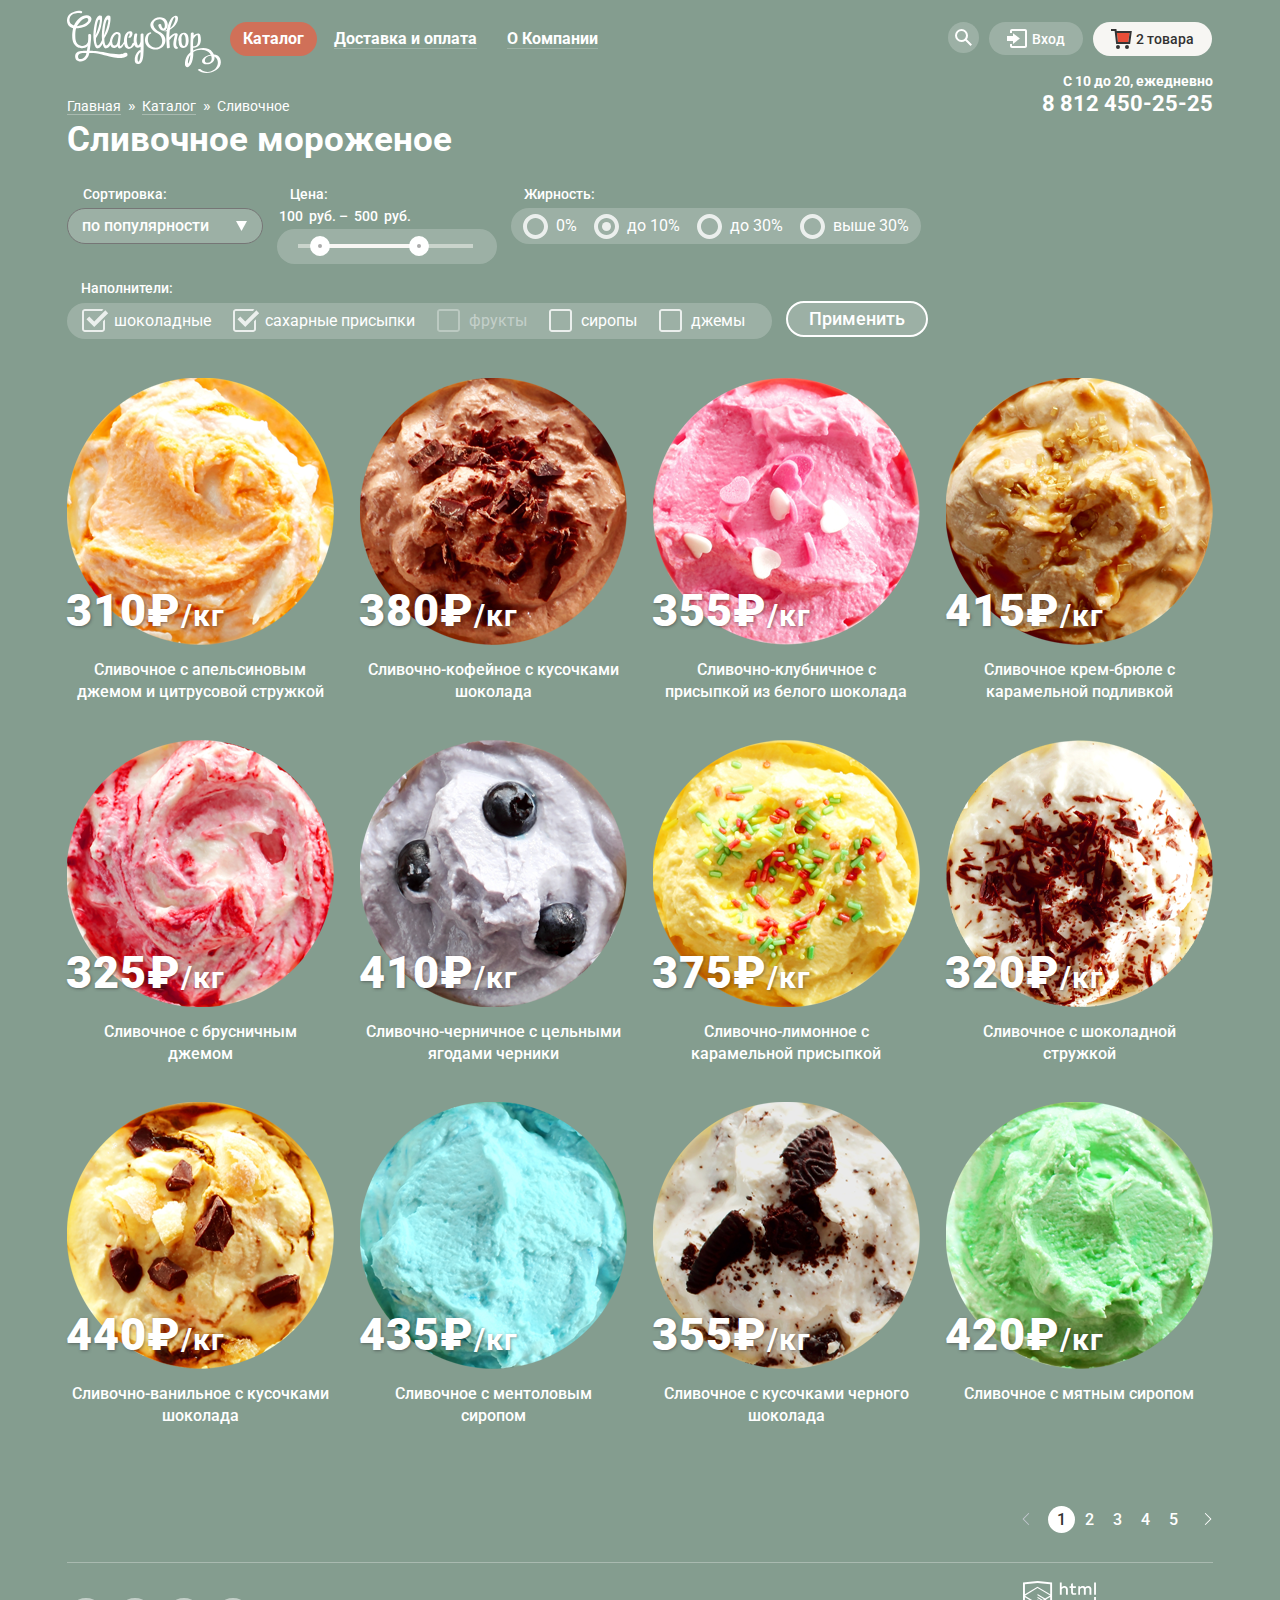
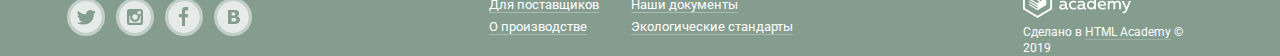
==== commit 4768d4b2: "доделывает сайт" ====
--- a/catalog.html
+++ b/catalog.html
@@ -161,13 +161,12 @@
           </fieldset>
 
           <fieldset class="filter-range">
-            <legend>Цена:
-              <div class="price-controls">
-                <label class="min-price"><input type="text" name="min-price" value="100" maxlength="3">руб.
-                  &ndash;</label>
-                <label class="max-price"><input type="text" name="max-price" value="500" maxlength="3">руб.</label>
-              </div>
-            </legend>
+            <legend>Цена:</legend>
+            <div class="price-controls">
+              <label class="min-price"><input type="text" name="min-price" value="100" maxlength="3">руб.
+                &ndash;</label>
+              <label class="max-price"><input type="text" name="max-price" value="500" maxlength="3">руб.</label>
+            </div>
             <div class="filter-cover">
               <div class="range-controls">
                 <div class="scale">
--- a/css/style.css
+++ b/css/style.css
@@ -148,6 +148,7 @@
 .button-nav {
   display: inline-block;
   vertical-align: middle;
+  padding-bottom: 1px;
 }
 
 .site-navigation-item {
@@ -400,7 +401,7 @@
 .search-form input {
   box-sizing: border-box;
   width: 100%;
-  padding: 11px;
+  padding: 13px;
   border: none;
   border-radius: 5px;
   box-shadow: 0 0 0 1px #b2b2b2;
@@ -1249,7 +1250,7 @@
 }
 
 .range-controls .range-toggle:hover {
-  top: -8px;
+  top: 5px;
 
   border-width: 10px;
 }
@@ -1435,7 +1436,7 @@
 }
 
 .button-filter:active {
-  padding: 9px 28px 8px 28px;
+  padding: 7px 23px;
   color: #323232;
   background-image: none;
   box-shadow: inset 0px 2px 1px 0 #696969;
@@ -1499,7 +1500,7 @@
   top: 47%;
   left: -2px;
   fill: rgba(255, 255, 255, 0.2);
-  transform: scaleX(-1) translate(-50%,-50%);
+  transform: scaleX(-1) translate(-50%, -50%);
   cursor: default;
 }
 
@@ -1507,7 +1508,7 @@
   position: absolute;
   top: 47%;
   right: -3px;
-  transform: translate(-50%,-50%);
+  transform: translate(-50%, -50%);
   width: 8px;
   height: 12px;
 }
@@ -1669,6 +1670,305 @@
 
 /* ФОРМА ОБРАТНОЙ СВЯЗИ */
 
+@-webkit-keyframes bounce {
+  0% {
+    -webkit-transform: translateY(-2000px);
+    transform: translateY(-2000px);
+  }
+
+  70% {
+    -webkit-transform: translateY(30px);
+    transform: translateY(30px);
+  }
+
+  90% {
+    -webkit-transform: translateY(-10px);
+    transform: translateY(-10px);
+  }
+
+  100% {
+    -webkit-transform: translateY(0);
+    transform: translateY(0);
+  }
+}
+
+@keyframes bounce {
+  0% {
+    -webkit-transform: translateY(-2000px);
+    transform: translateY(-2000px);
+  }
+
+  70% {
+    -webkit-transform: translateY(30px);
+    transform: translateY(30px);
+  }
+
+  90% {
+    -webkit-transform: translateY(-10px);
+    transform: translateY(-10px);
+  }
+
+  100% {
+    -webkit-transform: translateY(0);
+    transform: translateY(0);
+  }
+}
+
+@-webkit-keyframes bounceOut {
+  0% {
+    -webkit-transform: scale(1);
+    transform: scale(1);
+  }
+
+  25% {
+    -webkit-transform: scale(0.95);
+    transform: scale(0.95);
+  }
+
+  50% {
+    opacity: 1;
+    -webkit-transform: scale(1.1);
+    transform: scale(1.1);
+  }
+
+  100% {
+    opacity: 0;
+    -webkit-transform: scale(0.3);
+    transform: scale(0.3);
+  }
+}
+
+@keyframes bounceOut {
+  0% {
+    -webkit-transform: scale(1);
+    transform: scale(1);
+  }
+
+  25% {
+    -webkit-transform: scale(0.95);
+    transform: scale(0.95);
+  }
+
+  50% {
+    opacity: 1;
+    -webkit-transform: scale(1.1);
+    transform: scale(1.1);
+  }
+
+  100% {
+    opacity: 0;
+    -webkit-transform: scale(0.3);
+    transform: scale(0.3);
+  }
+}
+
+@-webkit-keyframes shake {
+
+  0%,
+  100% {
+    -webkit-transform: translateX(0);
+    transform: translateX(0);
+  }
+
+  10%,
+  30%,
+  50%,
+  70%,
+  90% {
+    -webkit-transform: translateX(-10px);
+    transform: translateX(-10px);
+  }
+
+  20%,
+  40%,
+  60%,
+  80% {
+    -webkit-transform: translateX(10px);
+    transform: translateX(10px);
+  }
+}
+
+@keyframes shake {
+
+  0%,
+  100% {
+    -webkit-transform: translateX(0);
+    transform: translateX(0);
+  }
+
+  10%,
+  30%,
+  50%,
+  70%,
+  90% {
+    -webkit-transform: translateX(-10px);
+    transform: translateX(-10px);
+  }
+
+  20%,
+  40%,
+  60%,
+  80% {
+    -webkit-transform: translateX(10px);
+    transform: translateX(10px);
+  }
+}
+
 .modal-feedback {
   display: none;
-}
+  position: fixed;
+  top: 50%;
+  left: 50%;
+  z-index: 25;
+  width: 430px;
+  margin-top: -131px;
+  margin-left: -238px;
+  padding: 16px 24px;
+
+  color: #323232;
+
+  background-color: #f8f7f4;
+  border-radius: 5px;
+  box-shadow: 0 20px 20px rgba(0, 0, 0, 0.40);
+}
+
+.modal-overlay {
+  position: fixed;
+  top: 0;
+  left: 0;
+  z-index: 25;
+
+  display: none;
+  width: 100%;
+  height: 100%;
+
+  background-color: rgba(0, 0, 0, 0.3);
+}
+
+.modal-show {
+  display: block;
+
+  -webkit-animation: bounce 0.6s;
+  animation: bounce 0.6s;
+}
+
+.modal-error {
+  -webkit-animation: shake 0.6s;
+  animation: shake 0.6s;
+}
+
+.modal-out {
+  -webkit-animation: bounceOut 0.6s;
+  animation: bounceOut 0.6s;
+}
+
+.modal-close {
+  position: absolute;
+  top: 15px;
+  right: 15px;
+
+  width: 18px;
+  height: 18px;
+
+  background-color: transparent;
+  border: none;
+  cursor: pointer;
+}
+
+.modal-close::before,
+.modal-close::after {
+  content: "";
+  position: absolute;
+  top: 8px;
+  left: -2px;
+
+  width: 22px;
+  height: 2px;
+
+  background-color: #231f20;
+}
+
+.modal-close::before {
+  -webkit-transform: rotate(45deg);
+  transform: rotate(45deg);
+}
+
+.modal-close::after {
+  -webkit-transform: rotate(-45deg);
+  transform: rotate(-45deg);
+}
+
+.modal-title {
+  margin: 0;
+  margin-bottom: 20px;
+
+  font-weight: 500;
+  font-size: 24px;
+  line-height: 28px;
+  color: #323232;
+}
+
+.feedback-form {
+  box-sizing: border-box;
+  font-size: 16px;
+  line-height: 24px;
+  font-weight: 700;
+  color: #000000;
+}
+
+.feedback-form p {
+  margin: 0;
+  margin-bottom: 19px;
+}
+
+.feedback-form p:last-child {
+  margin-bottom: 0;
+
+  text-align: right;
+}
+
+.feedback-form input {
+  width: 238px;
+  padding: 12px 14px;
+
+  font-size: 16px;
+  line-height: 24px;
+  font-weight: 700;
+  color: #000000;
+  border: solid 1px rgba(178, 178, 178, 0.52);
+  border-radius: 5px;
+}
+
+.feedback-form input:hover,
+.feedback-form input:focus {
+  padding: 11px 13px;
+  border: solid 2px rgba(154, 154, 154, 0.52);
+}
+
+.feedback-form textarea {
+  box-sizing: border-box;
+  width: 100%;
+  padding: 11px 14px;
+  min-height: 155px;
+  font-size: 16px;
+  line-height: 24px;
+  font-weight: 700;
+  color: #000000;
+}
+
+.feedback-form textarea:hover,
+.feedback-form textarea:focus {
+  padding: 10px 13px;
+  border: solid 2px rgba(154, 154, 154, 0.52);
+}
+
+.feedback-form input::placeholder,
+.feedback-form textarea::placeholder {
+  font-weight: 400;
+  color: #999999;
+}
+
+.modal-feedback .button {
+  padding: 11px 24px;
+  margin-bottom: 10px;
+}
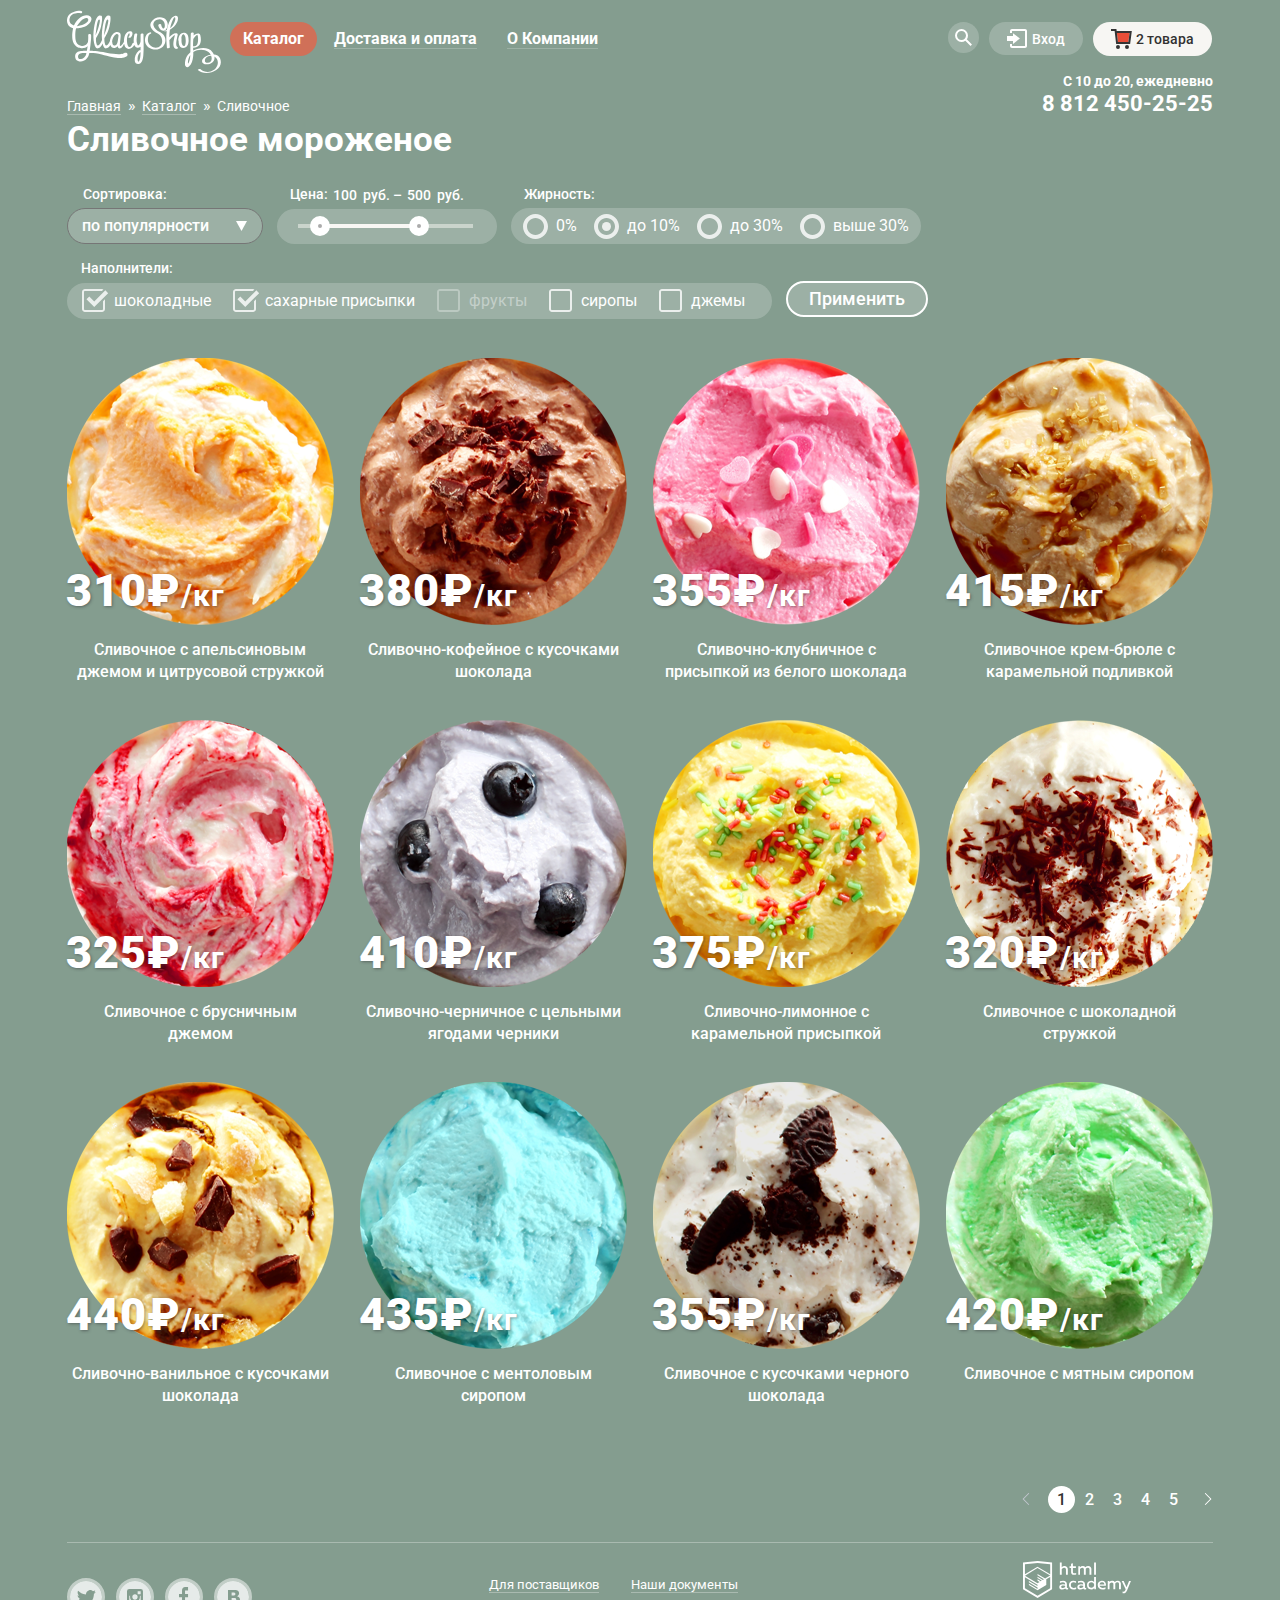
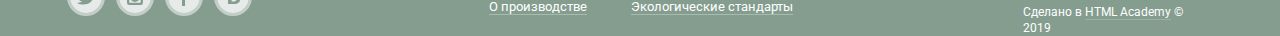
==== commit 7eff19cb: "доделывает" ====
--- a/catalog.html
+++ b/catalog.html
@@ -161,12 +161,13 @@
           </fieldset>
 
           <fieldset class="filter-range">
-            <legend>Цена:</legend>
-            <div class="price-controls">
+            <legend>Цена:
+            <span class="price-controls">
               <label class="min-price"><input type="text" name="min-price" value="100" maxlength="3">руб.
                 &ndash;</label>
               <label class="max-price"><input type="text" name="max-price" value="500" maxlength="3">руб.</label>
-            </div>
+              </span>
+          </legend>
             <div class="filter-cover">
               <div class="range-controls">
                 <div class="scale">
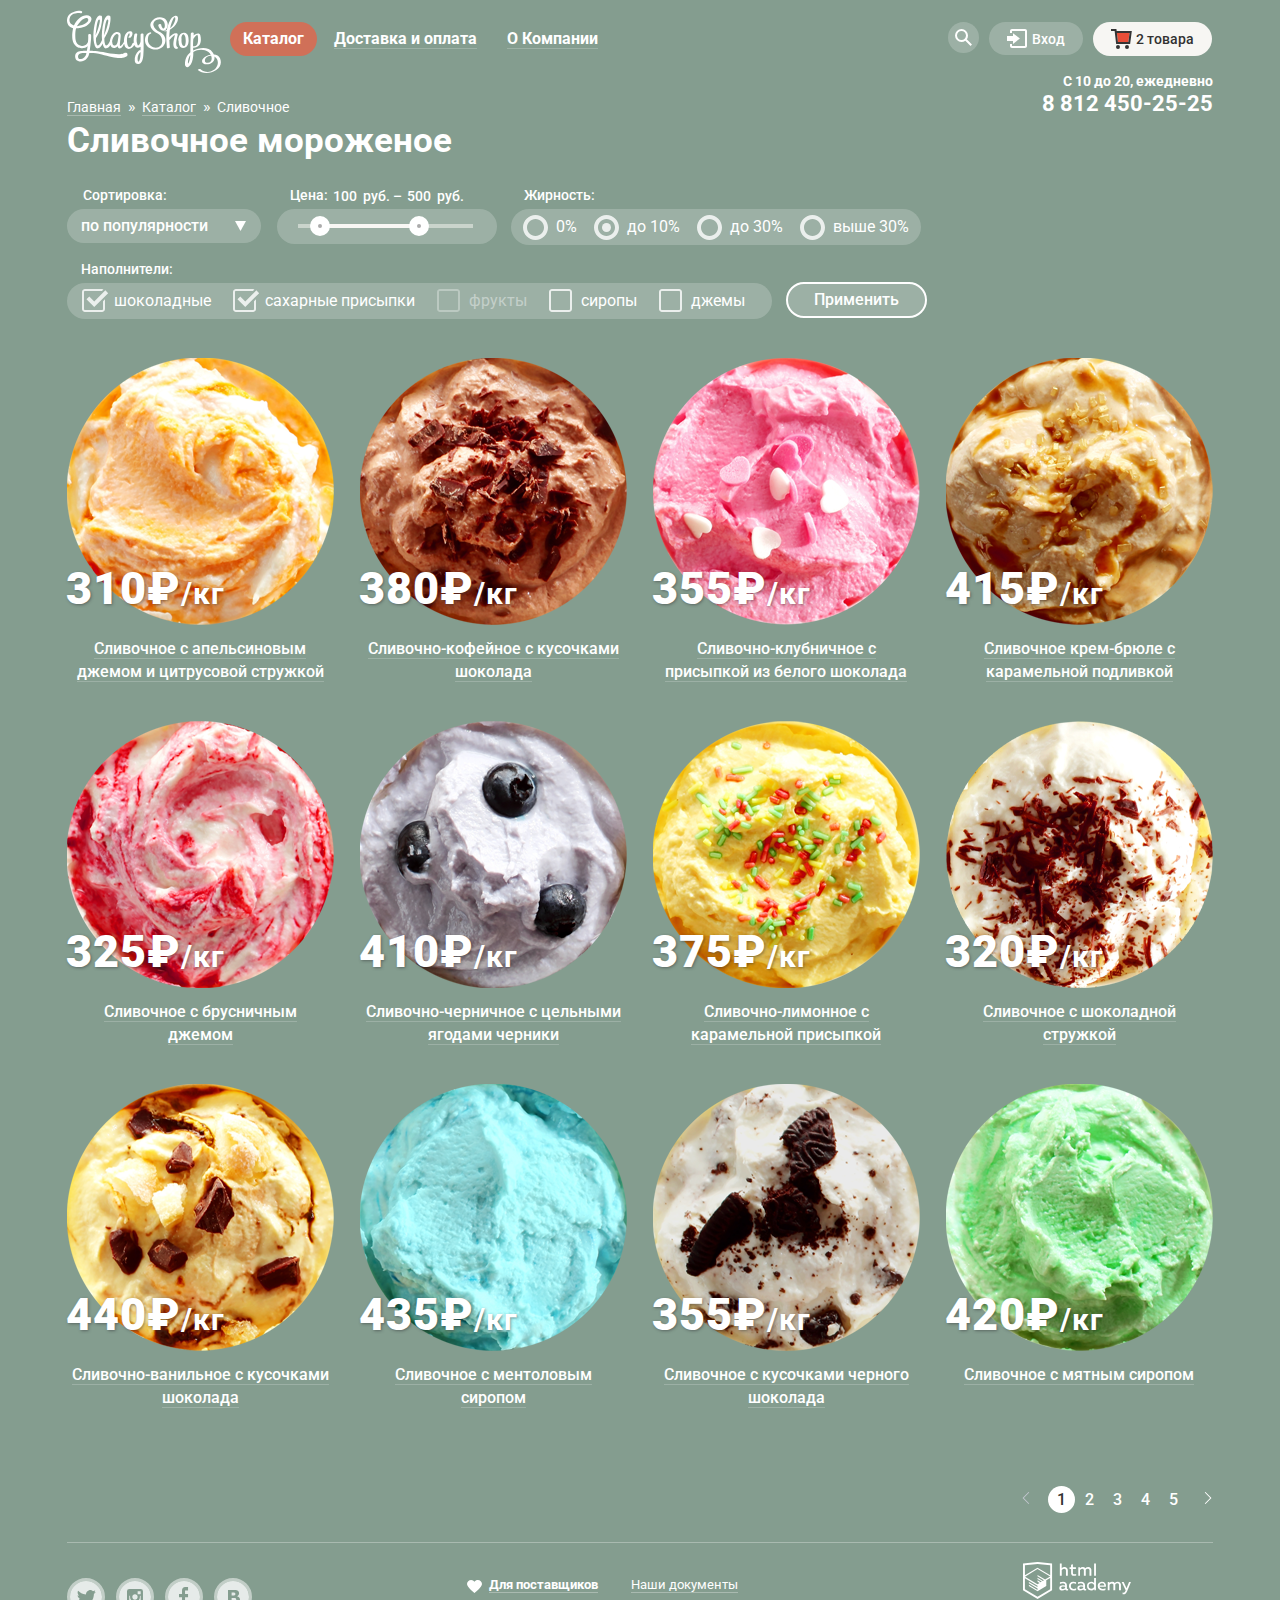
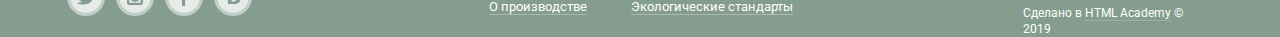
==== commit a84850ea: "пкп" ====
--- a/catalog.html
+++ b/catalog.html
@@ -162,12 +162,12 @@
 
           <fieldset class="filter-range">
             <legend>Цена:
-            <span class="price-controls">
-              <label class="min-price"><input type="text" name="min-price" value="100" maxlength="3">руб.
-                &ndash;</label>
-              <label class="max-price"><input type="text" name="max-price" value="500" maxlength="3">руб.</label>
+              <span class="price-controls">
+                <label class="min-price"><input type="text" name="min-price" value="100" maxlength="3">руб.
+                  &ndash;</label>
+                <label class="max-price"><input type="text" name="max-price" value="500" maxlength="3">руб.</label>
               </span>
-          </legend>
+            </legend>
             <div class="filter-cover">
               <div class="range-controls">
                 <div class="scale">
@@ -247,149 +247,123 @@
         <h2 class="visually-hidden">Список сливочного мороженого</h2>
         <ul class="catalog-list">
           <li class="catalog-item">
-            <a href="#">
-              <div>
-                <img src="img/product-1.png" width="267" height="267"
-                  alt="Сливочное с апельсиновым джемом и цитрусовой стружкой">
-              </div>
-              <span><b>310&#8381;</b>/кг</span>
-              <h3>Сливочное с апельсиновым джемом и цитрусовой стружкой</h3>
-            </a>
-            <div class="wrapper-button">
-              <a class="button" href="#">Быстрый просмотр</a>
-            </div>
-          </li>
-          <li class="catalog-item">
-            <a href="#">
-              <div>
-                <img src="img/product-2.png" width="267" height="267" alt="Сливочно-кофейное с кусочками шоколада">
-              </div>
-              <span><b>380&#8381;</b>/кг</span>
-              <h3>Сливочно-кофейное с кусочками шоколада</h3>
-            </a>
-            <div class="wrapper-button">
-              <a class="button" href="#">Быстрый просмотр</a>
-            </div>
-          </li>
-          <li class="catalog-item">
-            <a href="#">
-              <div>
-                <img src="img/product-3.png" width="267" height="267"
-                  alt="Сливочно-клубничное с присыпкой из белого шоколада">
-              </div>
-              <span><b>355&#8381;</b>/кг</span>
-              <h3>Сливочно-клубничное с присыпкой из белого шоколада</h3>
-            </a>
-            <div class="wrapper-button">
-              <a class="button" href="#">Быстрый просмотр</a>
-            </div>
-          </li>
-          <li class="catalog-item">
-            <a href="#">
-              <div>
-                <img src="img/product-4.png" width="267" height="267"
-                  alt="Сливочное крем-брюле с карамельной подливкой">
-              </div>
-              <span><b>415&#8381;</b>/кг</span>
-              <h3>Сливочное крем-брюле с карамельной подливкой</h3>
-            </a>
-            <div class="wrapper-button">
-              <a class="button" href="#">Быстрый просмотр</a>
-            </div>
-          </li>
-          <li class="catalog-item">
-            <a href="#">
-              <div>
-                <img src="img/product-5.png" width="267" height="267" alt="Сливочное с брусничным джемом">
-              </div>
-              <span><b>325&#8381;</b>/кг</span>
-              <h3>Сливочное с брусничным джемом</h3>
-            </a>
-            <div class="wrapper-button">
-              <a class="button" href="#">Быстрый просмотр</a>
-            </div>
-          </li>
-          <li class="catalog-item">
-            <a href="#">
-              <div>
-                <img src="img/product-6.png" width="267" height="267"
-                  alt="Сливочно-черничное с цельными ягодами черники">
-              </div>
-              <span><b>410&#8381;</b>/кг</span>
-              <h3>Сливочно-черничное с цельными ягодами черники</h3>
-            </a>
-            <div class="wrapper-button">
-              <a class="button" href="#">Быстрый просмотр</a>
-            </div>
-          </li>
-          <li class="catalog-item">
-            <a href="#">
-              <div>
-                <img src="img/product-7.png" width="267" height="267" alt="Сливочно-лимонное с карамельной присыпкой">
-              </div>
-              <span><b>375&#8381;</b>/кг</span>
-              <h3>Сливочно-лимонное с карамельной присыпкой</h3>
-            </a>
-            <div class="wrapper-button">
-              <a class="button" href="#">Быстрый просмотр</a>
-            </div>
-          </li>
-          <li class="catalog-item">
-            <a href="#">
-              <div>
-                <img src="img/product-8.png" width="267" height="267" alt="Сливочное с шоколадной стружкой">
-              </div>
-              <span><b>320&#8381;</b>/кг</span>
-              <h3>Сливочное с шоколадной стружкой</h3>
-            </a>
-            <div class="wrapper-button">
-              <a class="button" href="#">Быстрый просмотр</a>
-            </div>
-          </li>
-          <li class="catalog-item">
-            <a href="#">
-              <div>
-                <img src="img/product-9.png" width="267" height="267" alt="Сливочно-ванильное с кусочками шоколада">
-              </div>
-              <span><b>440&#8381;</b>/кг</span>
-              <h3>Сливочно-ванильное с кусочками шоколада</h3>
-            </a>
-            <div class="wrapper-button">
-              <a class="button" href="#">Быстрый просмотр</a>
-            </div>
-          </li>
-          <li class="catalog-item">
-            <a href="#">
-              <div>
-                <img src="img/product-10.png" width="267" height="267" alt="Сливочноe с ментоловым сиропом">
-              </div>
-              <span><b>435&#8381;</b>/кг</span>
-              <h3>Сливочноe с ментоловым сиропом</h3>
-            </a>
-            <div class="wrapper-button">
-              <a class="button" href="#">Быстрый просмотр</a>
-            </div>
-          </li>
-          <li class="catalog-item">
-            <a href="#">
-              <div>
-                <img src="img/product-11.png" width="267" height="267" alt="Сливочное с кусочками черного шоколада">
-              </div>
-              <span><b>355&#8381;</b>/кг</span>
-              <h3>Сливочное с кусочками черного шоколада</h3>
-            </a>
-            <div class="wrapper-button">
-              <a class="button" href="#">Быстрый просмотр</a>
-            </div>
-          </li>
-          <li class="catalog-item">
-            <a href="#">
-              <div>
-                <img src="img/product-12.png" width="267" height="267" alt="Сливочное с мятным сиропом">
-              </div>
-              <span><b>420&#8381;</b>/кг</span>
-              <h3>Сливочное с мятным сиропом</h3>
-            </a>
+            <div>
+              <img src="img/product-1.png" width="267" height="267"
+                alt="Сливочное с апельсиновым джемом и цитрусовой стружкой">
+            </div>
+            <span><b>310&#8381;</b>/кг</span>
+            <h3 class="catalog-item-title"><a href="#">Сливочное с апельсиновым джемом и цитрусовой стружкой</a></h3>
+            <div class="wrapper-button">
+              <a class="button" href="#">Быстрый просмотр</a>
+            </div>
+          </li>
+          <li class="catalog-item">
+            <div>
+              <img src="img/product-2.png" width="267" height="267" alt="Сливочно-кофейное с кусочками шоколада">
+            </div>
+            <span><b>380&#8381;</b>/кг</span>
+            <h3 class="catalog-item-title"><a href="#">Сливочно-кофейное с кусочками шоколада</a></h3>
+            <div class="wrapper-button">
+              <a class="button" href="#">Быстрый просмотр</a>
+            </div>
+          </li>
+          <li class="catalog-item">
+            <div>
+              <img src="img/product-3.png" width="267" height="267"
+                alt="Сливочно-клубничное с присыпкой из белого шоколада">
+            </div>
+            <span><b>355&#8381;</b>/кг</span>
+            <h3 class="catalog-item-title"><a href="#">Сливочно-клубничное с присыпкой из белого шоколада</a></h3>
+            <div class="wrapper-button">
+              <a class="button" href="#">Быстрый просмотр</a>
+            </div>
+          </li>
+          <li class="catalog-item">
+            <div>
+              <img src="img/product-4.png" width="267" height="267" alt="Сливочное крем-брюле с карамельной подливкой">
+            </div>
+            <span><b>415&#8381;</b>/кг</span>
+            <h3 class="catalog-item-title"><a href="#">Сливочное крем-брюле с карамельной подливкой</a></h3>
+            <div class="wrapper-button">
+              <a class="button" href="#">Быстрый просмотр</a>
+            </div>
+          </li>
+          <li class="catalog-item">
+            <div>
+              <img src="img/product-5.png" width="267" height="267" alt="Сливочное с брусничным джемом">
+            </div>
+            <span><b>325&#8381;</b>/кг</span>
+            <h3 class="catalog-item-title"><a href="#">Сливочное с брусничным джемом</a></h3>
+            <div class="wrapper-button">
+              <a class="button" href="#">Быстрый просмотр</a>
+            </div>
+          </li>
+          <li class="catalog-item">
+            <div>
+              <img src="img/product-6.png" width="267" height="267" alt="Сливочно-черничное с цельными ягодами черники">
+            </div>
+            <span><b>410&#8381;</b>/кг</span>
+            <h3 class="catalog-item-title"> <a href="#">Сливочно-черничное с цельными ягодами черники</a></h3>
+            <div class="wrapper-button">
+              <a class="button" href="#">Быстрый просмотр</a>
+            </div>
+          </li>
+          <li class="catalog-item">
+            <div>
+              <img src="img/product-7.png" width="267" height="267" alt="Сливочно-лимонное с карамельной присыпкой">
+            </div>
+            <span><b>375&#8381;</b>/кг</span>
+            <h3 class="catalog-item-title"><a href="#">Сливочно-лимонное с карамельной присыпкой</a></h3>
+            <div class="wrapper-button">
+              <a class="button" href="#">Быстрый просмотр</a>
+            </div>
+          </li>
+          <li class="catalog-item">
+            <div>
+              <img src="img/product-8.png" width="267" height="267" alt="Сливочное с шоколадной стружкой">
+            </div>
+            <span><b>320&#8381;</b>/кг</span>
+            <h3 class="catalog-item-title"><a href="#">Сливочное с шоколадной стружкой</a></h3>
+            <div class="wrapper-button">
+              <a class="button" href="#">Быстрый просмотр</a>
+            </div>
+          </li>
+          <li class="catalog-item">
+            <div>
+              <img src="img/product-9.png" width="267" height="267" alt="Сливочно-ванильное с кусочками шоколада">
+            </div>
+            <span><b>440&#8381;</b>/кг</span>
+            <h3 class="catalog-item-title"><a href="#">Сливочно-ванильное с кусочками шоколада</a></h3>
+            <div class="wrapper-button">
+              <a class="button" href="#">Быстрый просмотр</a>
+            </div>
+          </li>
+          <li class="catalog-item">
+            <div>
+              <img src="img/product-10.png" width="267" height="267" alt="Сливочноe с ментоловым сиропом">
+            </div>
+            <span><b>435&#8381;</b>/кг</span>
+            <h3 class="catalog-item-title"><a href="#">Сливочноe с ментоловым сиропом</a></h3>
+            <div class="wrapper-button">
+              <a class="button" href="#">Быстрый просмотр</a>
+            </div>
+          </li>
+          <li class="catalog-item">
+            <div>
+              <img src="img/product-11.png" width="267" height="267" alt="Сливочное с кусочками черного шоколада">
+            </div>
+            <span><b>355&#8381;</b>/кг</span>
+            <h3 class="catalog-item-title"><a href="#">Сливочное с кусочками черного шоколада</a></h3>
+            <div class="wrapper-button">
+              <a class="button" href="#">Быстрый просмотр</a>
+            </div>
+          </li>
+          <li class="catalog-item">
+            <div>
+              <img src="img/product-12.png" width="267" height="267" alt="Сливочное с мятным сиропом">
+            </div>
+            <span><b>420&#8381;</b>/кг</span>
+            <h3 class="catalog-item-title"><a href="#">Сливочное с мятным сиропом</a></h3>
             <div class="wrapper-button">
               <a class="button" href="#">Быстрый просмотр</a>
             </div>
@@ -469,7 +443,7 @@
       </ul>
 
       <ul class="information-list">
-        <li class="information-item"><a href="#">Для поставщиков</a></li>
+        <li class="information-item information-item-shipper"><a href="#">Для поставщиков</a></li>
         <li class="information-item"><a href="#">Наши документы</a></li>
         <li class="information-item"><a href="#">О производстве</a></li>
         <li class="information-item"><a href="#">Экологические стандарты</a></li>
--- a/css/style.css
+++ b/css/style.css
@@ -1,6 +1,7 @@
 /* ГЛОБАЛЬНЫЕ СТИЛИ */
 
 body {
+  min-width: 1200px;
   margin: 0;
   padding: 0;
 
@@ -29,7 +30,7 @@
   margin: 0 auto;
 }
 
-.visually-hidden:not(:focus):not(:active),
+.visually-hidden:not(:focus),
 input[type="checkbox"].visually-hidden,
 input[type="radio"].visually-hidden {
   position: absolute;
@@ -41,6 +42,8 @@
   padding: 0;
 
   white-space: nowrap;
+
+  -webkit-clip-path: inset(100%);
 
   clip-path: inset(100%);
   clip: rect(0 0 0 0);
@@ -127,6 +130,7 @@
   width: 990px;
   margin-left: auto;
   padding-top: 21px;
+
   line-height: 18px;
   font-weight: 700;
 }
@@ -134,21 +138,23 @@
 .site-navigation,
 .user-navigation,
 .drop-down-list {
+  margin: 0;
+  padding: 0;
+
   list-style: none;
-  margin: 0;
-  padding: 0;
 }
 
 .site-navigation {
   display: flex;
+  flex-wrap: wrap;
   width: 400px;
   padding-left: 5px;
 }
 
 .button-nav {
   display: inline-block;
-  vertical-align: middle;
-  padding-bottom: 1px;
+   padding-bottom: 1px;
+   vertical-align: middle;
 }
 
 .site-navigation-item {
@@ -158,6 +164,7 @@
 
 .site-navigation-item>a {
   padding: 8px 13px 7px;
+
   color: #ffffff;
 }
 
@@ -167,25 +174,31 @@
   content: "";
   width: 100%;
   height: 1px;
+
   background: rgba(255, 255, 255, 0.2);
 }
 
 .site-navigation-current>a::after {
   content: "";
+
   background: none;
 }
 
 .site-navigation-item>a:hover,
 .site-navigation-item>a:focus {
   padding: 8px 13px 7px;
+
   color: #323232;
+
   background-color: #f7f6f3;
   border-radius: 25px;
 }
 
 .site-navigation-item>a:active {
   padding: 8px 13px 7px;
+
   color: #323232;
+
   box-shadow: inset 0px 2px 1px 0 #696969;
   background-color: #ededed;
   border-radius: 25px;
@@ -196,12 +209,14 @@
 .site-navigation-current>a:focus,
 .site-navigation-current>a:active {
   color: #ffffff;
+
   background-color: #d07058;
   border-radius: 25px;
 }
 
 .user-navigation {
   display: flex;
+  flex-wrap: wrap;
   justify-content: flex-end;
   flex-grow: 1;
   width: 280px;
@@ -216,12 +231,15 @@
 
 .user-navigation-item>a {
   display: flex;
+  flex-wrap: wrap;
   align-items: center;
   justify-content: center;
+
   font-size: 14px;
   line-height: 16px;
   font-weight: 500;
   color: #ffffff;
+
   background-color: rgba(255, 255, 255, 0.2);
   border-radius: 25px;
 }
@@ -229,6 +247,7 @@
 .user-navigation a:hover,
 .user-navigation a:focus {
   color: #323232;
+
   background-color: #f8f7f4;
 }
 
@@ -255,6 +274,7 @@
 .user-navigation .button-cart:hover,
 .user-navigation .button-cart:focus {
   color: #ffffff;
+
   background-color: rgba(255, 255, 255, 0.2);
 }
 
@@ -263,12 +283,14 @@
 .user-navigation .button-full-cart:focus,
 .user-navigation .button-full-cart:active {
   color: #323232;
+
   background-color: rgb(248, 247, 244, 0.99);
 }
 
 .contacts {
   width: 200px;
   margin-left: auto;
+
   text-align: right;
 }
 
@@ -333,6 +355,7 @@
 
 .drop-down-list {
   width: 143px;
+
   box-shadow: 0px 20px 20px 0 rgba(0, 0, 0, 0.4);
   background-color: #f8f7f4;
   border-radius: 5px;
@@ -343,6 +366,7 @@
   position: relative;
   padding-top: 12px;
   padding-bottom: 12px;
+
   font-weight: 700;
 }
 
@@ -354,6 +378,7 @@
   height: 1px;
   left: 6px;
   bottom: 0;
+
   background: rgba(0, 0, 0, 0.2);
 }
 
@@ -362,6 +387,7 @@
   padding-left: 21px;
   padding-top: 9px;
   padding-bottom: 6px;
+
   font-size: 14px;
   line-height: 16px;
   font-weight: 400;
@@ -402,9 +428,74 @@
   box-sizing: border-box;
   width: 100%;
   padding: 13px;
+
   border: none;
   border-radius: 5px;
   box-shadow: 0 0 0 1px #b2b2b2;
+}
+
+.search-form input::-webkit-input-placeholder,
+.login-form input::-webkit-input-placeholder {
+  font-size: 14px;
+  line-height: 24px;
+  font-weight: 400;
+  color: #999999;
+}
+
+.search-form input::-moz-placeholder,
+.login-form input::-moz-placeholder {
+  font-size: 14px;
+  line-height: 24px;
+  font-weight: 400;
+  color: #999999;
+}
+
+.search-form input:-ms-input-placeholder,
+.login-form input:-ms-input-placeholder {
+  font-size: 14px;
+  line-height: 24px;
+  font-weight: 400;
+  color: #999999;
+}
+
+.search-form input::-ms-input-placeholder,
+.login-form input::-ms-input-placeholder {
+  font-size: 14px;
+  line-height: 24px;
+  font-weight: 400;
+  color: #999999;
+}
+
+.search-form input::-webkit-input-placeholder,
+.login-form input::-webkit-input-placeholder {
+  font-size: 14px;
+  line-height: 24px;
+  font-weight: 400;
+  color: #999999;
+}
+
+.search-form input::-moz-placeholder,
+.login-form input::-moz-placeholder {
+  font-size: 14px;
+  line-height: 24px;
+  font-weight: 400;
+  color: #999999;
+}
+
+.search-form input:-ms-input-placeholder,
+.login-form input:-ms-input-placeholder {
+  font-size: 14px;
+  line-height: 24px;
+  font-weight: 400;
+  color: #999999;
+}
+
+.search-form input::-ms-input-placeholder,
+.login-form input::-ms-input-placeholder {
+  font-size: 14px;
+  line-height: 24px;
+  font-weight: 400;
+  color: #999999;
 }
 
 .search-form input::placeholder,
@@ -419,6 +510,7 @@
   box-sizing: border-box;
   width: 277px;
   padding: 20px 19px;
+
   box-shadow: 0px 20px 20px 0 rgba(0, 0, 0, 0.4);
   background-color: #f8f7f4;
   border-radius: 5px;
@@ -433,6 +525,7 @@
   box-sizing: border-box;
   width: 100%;
   padding: 13px;
+
   border: none;
   border-radius: 5px;
   box-shadow: 0 0 0 1px #b2b2b2;
@@ -442,6 +535,7 @@
   display: flex;
   justify-content: space-between;
   align-items: flex-start;
+  flex-wrap: wrap;
 }
 
 .popup-login .button {
@@ -456,6 +550,7 @@
 .restore a {
   display: block;
   margin-bottom: -3px;
+
   text-align: left;
   font-size: 13px;
   line-height: 24px;
@@ -488,7 +583,6 @@
 .shopping-cart-table {
   width: 100%;
   border-collapse: collapse;
-  ;
 }
 
 .shopping-cart-table td {
@@ -530,6 +624,7 @@
 .shopping-cart-table .button-cross {
   width: 11px;
   height: 11px;
+
   border: none;
   background: url("../img/cross-small.svg") no-repeat;
   background-position: top center;
@@ -539,6 +634,7 @@
 .wrapper-button-cart {
   display: flex;
   justify-content: flex-end;
+  flex-wrap: wrap;
 }
 
 .shopping-cart .button {
@@ -655,14 +751,16 @@
 .special-offers {
   display: flex;
   justify-content: space-between;
+  margin-bottom: 40px;
+
   font-size: 18px;
-  font-weight: 700;
-  margin-bottom: 40px;
+  font-weight: 700;  
 }
 
 .special-offers h3 {
   margin: 0;
   margin-bottom: 15px;
+
   font-size: 35px;
   line-height: 41px;
   font-weight: 700;
@@ -680,10 +778,12 @@
 
 .raspberry-stock {
   display: flex;
+  flex-wrap: wrap;
   flex-direction: column;
   width: 560px;
   margin-right: 26px;
   padding: 16px 19px;
+
   background-color: #a23552;
   background: url("../img/raspberry-bg.jpg") no-repeat;
   background-size: cover;
@@ -692,9 +792,11 @@
 
 .chocolate-stock {
   display: flex;
+  flex-wrap: wrap;
   flex-direction: column;
   width: 560px;
   padding: 16px 19px;
+
   background-color: #24130a;
   background: url("../img/choсolate-bg.jpg") no-repeat;
   background-size: cover;
@@ -718,8 +820,9 @@
 .bestseller-item span,
 .catalog-item span {
   position: absolute;
-  top: 210px;
+  top: 208px;
   left: -1px;
+
   font-size: 30px;
   line-height: 45px;
   font-weight: 700;
@@ -736,27 +839,34 @@
 .catalog-item a {
   position: relative;
   text-align: center;
+
   font-size: 16px;
   line-height: 22px;
   font-weight: 500;
   color: #ffffff;
 }
 
-.bestseller-item h3,
-.catalog-item h3 {
-  display: inline-block;
+.bestseller-item .bestseller-item-title,
+.catalog-item .catalog-item-title {
   width: 258px;
   padding-left: 4px;
-  padding-top: 1px;
-  margin: 0;
+  margin: 0;
+
+  text-align: center;
+}
+
+.bestseller-item-title a,
+.catalog-item-title a {
   font-size: 16px;
   line-height: 22px;
   font-weight: 500;
+
+  border-bottom: 1px solid rgba(255, 255, 255, 0.2);
 }
 
 .bestseller-item div,
 .catalog-item div {
-  margin-bottom: 7px;
+  margin-bottom: 6px;
 }
 
 .bestsellers-list,
@@ -770,15 +880,15 @@
 }
 
 .catalog-list {
-  margin-bottom: 42px;
+  margin-bottom: 39px;
 }
 
 .bestseller-item,
 .catalog-item {
+  position: relative;
   width: 267px;
-  margin-bottom: 37px;
-  margin-right: 26px;
-  position: relative;
+  margin-bottom: 38px;
+  margin-right: 26px;  
 }
 
 .bestseller-item:nth-child(4n),
@@ -798,13 +908,14 @@
 
 .wrapper-button {
   position: absolute;
+  display: none;
   top: -7px;
   left: -14px;
   z-index: 10;
-  display: none;
-  width: 100%;
+    width: 100%;
   height: 100%;
   padding: 0px 13px 81px;
+
   background-color: rgba(248, 247, 244, 0.2);
   border-radius: 5px;
   box-shadow: 0 20px 20px rgba(0, 0, 0, 0.08);
@@ -815,8 +926,8 @@
   position: absolute;
   bottom: 22px;
   left: 16%;
-
   padding: 10px 17px;
+
   font-size: 18px;
   line-height: 24px;
   font-weight: 700;
@@ -826,13 +937,15 @@
 .catalog-item:hover .wrapper-button {
   display: block;
   z-index: 10;
+  cursor: pointer;
 }
 
 /* ПРЕИМУЩЕСТВА */
 
 .features {
-  padding: 25px 26px 25px 20px;
+  padding: 23px 26px 25px 20px;
   margin-bottom: 40px;
+
   font-size: 24px;
   line-height: 30px;
   font-weight: 500;
@@ -863,6 +976,7 @@
   width: 477px;
   padding-top: 22px;
   padding-left: 56px;
+
   font-size: 16px;
   line-height: 22px;
   font-weight: 400;
@@ -872,6 +986,7 @@
   position: absolute;
   top: 8px;
   left: 0;
+
   content: url("../img/ice-cream.svg");
 }
 
@@ -879,6 +994,7 @@
   position: absolute;
   top: 8px;
   left: -1px;
+
   content: url("../img/cow.svg");
 }
 
@@ -886,6 +1002,7 @@
   position: absolute;
   top: 8px;
   left: 0;
+
   content: url("../img/eco.svg");
 }
 
@@ -893,6 +1010,7 @@
   position: absolute;
   top: 8px;
   left: -1px;
+
   content: url("../img/thermometer.svg");
 }
 
@@ -902,13 +1020,14 @@
   display: flex;
   justify-content: space-between;
   align-items: flex-start;
-  margin-bottom: 39px;
+  margin-bottom: 40px;
 }
 
 .blog-news {
   width: 534px;
   padding: 22px 19px;
   margin-right: 26px;
+
   background-color: #ffffff;
   background-image: url("../img/strawberry-bg.jpg");
   background-repeat: no-repeat;
@@ -919,6 +1038,7 @@
 .blog-news h2 {
   margin: 0;
   margin-bottom: 5px;
+
   font-size: 16px;
   line-height: 22px;
   font-weight: 500;
@@ -929,6 +1049,7 @@
   display: block;
   margin-bottom: 58px;
   width: 282px;
+
   font-size: 24px;
   line-height: 30px;
   font-weight: 700;
@@ -948,6 +1069,7 @@
   width: 560px;
   padding: 5px;
   color: #5a5a5a;
+
   background-color: #92cdff;
   background-image: url("../img/bg-post.svg");
   background-repeat: repeat-y;
@@ -957,6 +1079,7 @@
 
 .wrapper-subscription {
   padding: 28px 20px 35px 20px;
+
   background-color: #f8f7f4;
   border-radius: 15px;
 }
@@ -970,7 +1093,10 @@
   box-sizing: border-box;
   width: 368px;
   margin-right: 7px;
-  padding: 11px;
+  padding: 12px;
+
+  border-radius: 10px;
+  border: solid 1px rgba(178, 178, 178, 0.52);
 }
 
 .subscription .button {
@@ -986,10 +1112,21 @@
 }
 
 .gllacy-map img {
+  position: absolute;
   display: block;
+  z-index: 1;
   width: 100%;
   height: 430px;
+
   text-align: center;
+}
+
+.gllacy-map iframe {
+  position: absolute;
+  z-index: 3;
+  width: 100%;
+
+  border: none;
 }
 
 .gllacy-map .wrapper-img::before {
@@ -999,7 +1136,7 @@
   height: 140px;
   top: 32%;
   left: 32%;
-  z-index: 10;
+  z-index: 2;
 }
 
 .wrapper-contacts {
@@ -1034,6 +1171,7 @@
   display: block;
   margin-top: 5px;
   margin-bottom: 4px;
+
   font-size: 18px;
   line-height: 22px;
   font-weight: 700;
@@ -1041,9 +1179,10 @@
 }
 
 .wrapper-contacts .button {
-  color: #ffffff;
   padding: 11px 27px;
   margin-top: 3px;
+
+  color: #ffffff;
 }
 
 /* ХЛЕБНЫЕ КРОШКИ В КАТАЛОГЕ */
@@ -1051,6 +1190,7 @@
 .inner-page h1 {
   margin: 0;
   margin-bottom: 26px;
+
   font-size: 35px;
   line-height: 41px;
   font-weight: 700;
@@ -1067,6 +1207,7 @@
 
 .breadcrumbs li {
   display: inline-block;
+  vertical-align: middle;
   position: relative;
 
   margin-right: 17px;
@@ -1085,6 +1226,7 @@
   line-height: 16px;
   font-weight: 400;
   color: #ffffff;
+
   border-bottom: 1px solid rgba(255, 255, 255, 0.3);
 }
 
@@ -1092,6 +1234,7 @@
 .breadcrumbs a:focus,
 .breadcrumbs a:active {
   color: #ffbc9e;
+
   border-bottom: 1px solid rgba(255, 188, 158, 0.3);
 }
 
@@ -1158,12 +1301,18 @@
   background-image: url("../img/select-arrow.svg");
   background-repeat: no-repeat;
   background-position: 92% 50%;
+  border: none;
+  cursor: pointer;
 
   -webkit-appearance: none;
   -moz-appearance: none;
   appearance: none;
 }
 
+.sorting select[name="sorting"]::-ms-expand {
+  display: none;
+}
+
 .sorting select[name="sorting"]:hover,
 .sorting select[name="sorting"]:focus {
   color: #323232;
@@ -1174,6 +1323,7 @@
 .sorting option {
   display: block;
   padding: 10px;
+
   font-size: 14px;
   line-height: 16px;
   font-weight: 400;
@@ -1186,15 +1336,17 @@
 
 .filter-range legend {
   padding-left: 13px;
-  margin-bottom: 5px;
+  margin-bottom: 4px;
 }
 
 .price-controls {
   display: inline-block;
+  vertical-align: middle;
 }
 
 .price-controls label {
   display: inline-block;
+
   font-size: 14px;
   line-height: 16px;
   font-weight: 500;
@@ -1212,7 +1364,6 @@
 
 .range-controls {
   position: relative;
-
   box-sizing: border-box;
   width: 220px;
   padding-top: 15px;
@@ -1239,7 +1390,6 @@
   position: absolute;
   top: 7px;
   left: 0;
-
   width: 4px;
   height: 4px;
   padding: 2px;
@@ -1253,6 +1403,7 @@
   top: 5px;
 
   border-width: 10px;
+  cursor: pointer;
 }
 
 .range-controls .range-toggle-min {
@@ -1285,6 +1436,7 @@
   margin: 0;
   padding-top: 7px;
   padding-bottom: 7px;
+
   list-style: none;
 }
 
@@ -1303,12 +1455,13 @@
 
 .filter-topping legend {
   padding-left: 14px;
-  margin-bottom: 7px;
+  margin-bottom: 6px;
 }
 
 .filter-fat-item,
 .filter-topping-item {
   display: inline-block;
+  vertical-align: top;
 }
 
 .filter-fat-item {
@@ -1336,18 +1489,23 @@
   display: block;
 
   cursor: pointer;
+  -webkit-user-select: none;
+  -moz-user-select: none;
+  -ms-user-select: none;
   user-select: none;
 }
 
 .filter-topping-item label {
+  position: relative;
+  display: block;
+
   line-height: 22px;
   font-weight: 400;
 
-  position: relative;
-
-  display: block;
-
   cursor: pointer;
+  -webkit-user-select: none;
+  -moz-user-select: none;
+  -ms-user-select: none;
   user-select: none;
 }
 
@@ -1404,6 +1562,7 @@
 }
 
 .filter-input:disabled+label {
+  cursor: default;
   opacity: 0.4;
   outline: none;
 }
@@ -1415,11 +1574,14 @@
 }
 
 .button-filter {
-  padding: 5px 21px;
+  padding: 7px 26px;
   margin-top: 21px;
-  line-height: 22px;
+  
+  font-size: 16px;
+  line-height: 18px;
   font-weight: 500;
   text-shadow: none;
+
   border: solid 2px #ffffff;
   background: none;
   background-color: rgba(255, 255, 255, 0.2);
@@ -1430,6 +1592,7 @@
 .button-filter:focus {
   color: #323232;
   box-shadow: none;
+
   background-image: none;
   background-color: #ffffff;
   border: solid 2px #ffffff;
@@ -1437,7 +1600,9 @@
 
 .button-filter:active {
   padding: 7px 23px;
+
   color: #323232;
+
   background-image: none;
   box-shadow: inset 0px 2px 1px 0 #696969;
   background-color: #ededed;
@@ -1448,6 +1613,7 @@
 
 .pagination-list {
   display: flex;
+  flex-wrap: wrap;
   justify-content: flex-end;
   padding: 0;
   margin: 0;
@@ -1476,6 +1642,7 @@
 .pagination-item a:hover,
 .pagination-item a:focus {
   color: #323232;
+
   background-color: rgba(255, 255, 255, 0.2);
   border-radius: 50%;
 }
@@ -1486,6 +1653,7 @@
 .pagination-item-current a:focus,
 .pagination-item-current a:active {
   color: #323232;
+  
   background-color: #ffffff;
   border-radius: 50%;
 }
@@ -1500,6 +1668,7 @@
   top: 47%;
   left: -2px;
   fill: rgba(255, 255, 255, 0.2);
+  -webkit-transform: scaleX(-1) translate(-50%, -50%);
   transform: scaleX(-1) translate(-50%, -50%);
   cursor: default;
 }
@@ -1508,6 +1677,7 @@
   position: absolute;
   top: 47%;
   right: -3px;
+  -webkit-transform: translate(-50%, -50%);
   transform: translate(-50%, -50%);
   width: 8px;
   height: 12px;
@@ -1526,6 +1696,7 @@
 
 .main-page .footer {
   padding: 19px 27px;
+
   font-size: 12px;
   line-height: 18px;
   color: #fefefe;
@@ -1534,6 +1705,7 @@
 .footer .container,
 .inner-page .footer {
   display: flex;
+  flex-wrap: wrap;
   align-items: flex-start;
 }
 
@@ -1541,11 +1713,12 @@
   display: flex;
   flex-wrap: wrap;
   width: 194px;
-  list-style: none;
   margin: 0;
   margin-right: 228px;
   padding: 0;
   padding-top: 17px;
+
+  list-style: none;
 }
 
 .socialmedia-item {
@@ -1574,8 +1747,10 @@
 
 .socialmedia-button {
   display: inline-block;
+  vertical-align: middle;
   width: 32px;
   height: 32px;
+
   border: 3px solid rgba(255, 255, 255, 0.5);
   border-radius: 50%;
 }
@@ -1601,6 +1776,7 @@
   line-height: 18px;
   font-weight: 400;
   color: #ffffff;
+
   border-bottom: 1px solid rgba(255, 255, 255, 0.3);
 }
 
@@ -1609,9 +1785,8 @@
   margin-bottom: 4px;
 }
 
-.information-item {
+.inner-page .information-item {
   margin-bottom: 0;
-  ;
 }
 
 .information-item:nth-child(odd) {
@@ -1622,7 +1797,7 @@
   width: 57%;
 }
 
-.information-item-shipper {
+.information-item-shipper a {
   position: relative;
   font-weight: 700;
 }
@@ -1630,12 +1805,11 @@
 .information-item-shipper::before {
   position: absolute;
   content: url("../img/heart.svg");
-
   top: 4px;
   left: -22px;
-
   width: 15px;
   height: 13px;
+
   font-weight: 700;
 }
 
@@ -1643,8 +1817,13 @@
   width: 190px;
 }
 
+.inner-page .copyright {
+  padding-top: 1px;
+}
+
 .copyright p {
   margin: 0;
+
   font-size: 12px;
   line-height: 16px;
   font-weight: 400;
@@ -1655,6 +1834,7 @@
   line-height: 16px;
   font-weight: 400;
   color: #fefefe;
+
   border-bottom: 1px solid rgba(255, 255, 255, 0.2);
 }
 
@@ -1665,6 +1845,7 @@
 .copyright a:focus:last-child,
 .copyright a:active:last-child {
   color: #ffbc9e;
+
   border-bottom: 1px solid rgba(255, 188, 158, 0.3);
 }
 
@@ -1910,6 +2091,7 @@
 
 .feedback-form {
   box-sizing: border-box;
+
   font-size: 16px;
   line-height: 24px;
   font-weight: 700;
@@ -1935,13 +2117,16 @@
   line-height: 24px;
   font-weight: 700;
   color: #000000;
+
   border: solid 1px rgba(178, 178, 178, 0.52);
   border-radius: 5px;
 }
 
 .feedback-form input:hover,
-.feedback-form input:focus {
+.feedback-form input:focus,
+.feedback-form input:active {
   padding: 11px 13px;
+
   border: solid 2px rgba(154, 154, 154, 0.52);
 }
 
@@ -1950,16 +2135,70 @@
   width: 100%;
   padding: 11px 14px;
   min-height: 155px;
+
   font-size: 16px;
   line-height: 24px;
   font-weight: 700;
   color: #000000;
+
+  border: solid 1px rgba(178, 178, 178, 0.52);
+  border-radius: 5px;
 }
 
 .feedback-form textarea:hover,
-.feedback-form textarea:focus {
+.feedback-form textarea:focus,
+.feedback-form textarea:active {
   padding: 10px 13px;
+  
   border: solid 2px rgba(154, 154, 154, 0.52);
+}
+
+.feedback-form input::-webkit-input-placeholder,
+.feedback-form textarea::-webkit-input-placeholder {
+  font-weight: 400;
+  color: #999999;
+}
+
+.feedback-form input::-moz-placeholder,
+.feedback-form textarea::-moz-placeholder {
+  font-weight: 400;
+  color: #999999;
+}
+
+.feedback-form input:-ms-input-placeholder,
+.feedback-form textarea:-ms-input-placeholder {
+  font-weight: 400;
+  color: #999999;
+}
+
+.feedback-form input::-ms-input-placeholder,
+.feedback-form textarea::-ms-input-placeholder {
+  font-weight: 400;
+  color: #999999;
+}
+
+.feedback-form input::-webkit-input-placeholder,
+.feedback-form textarea::-webkit-input-placeholder {
+  font-weight: 400;
+  color: #999999;
+}
+
+.feedback-form input::-moz-placeholder,
+.feedback-form textarea::-moz-placeholder {
+  font-weight: 400;
+  color: #999999;
+}
+
+.feedback-form input:-ms-input-placeholder,
+.feedback-form textarea:-ms-input-placeholder {
+  font-weight: 400;
+  color: #999999;
+}
+
+.feedback-form input::-ms-input-placeholder,
+.feedback-form textarea::-ms-input-placeholder {
+  font-weight: 400;
+  color: #999999;
 }
 
 .feedback-form input::placeholder,
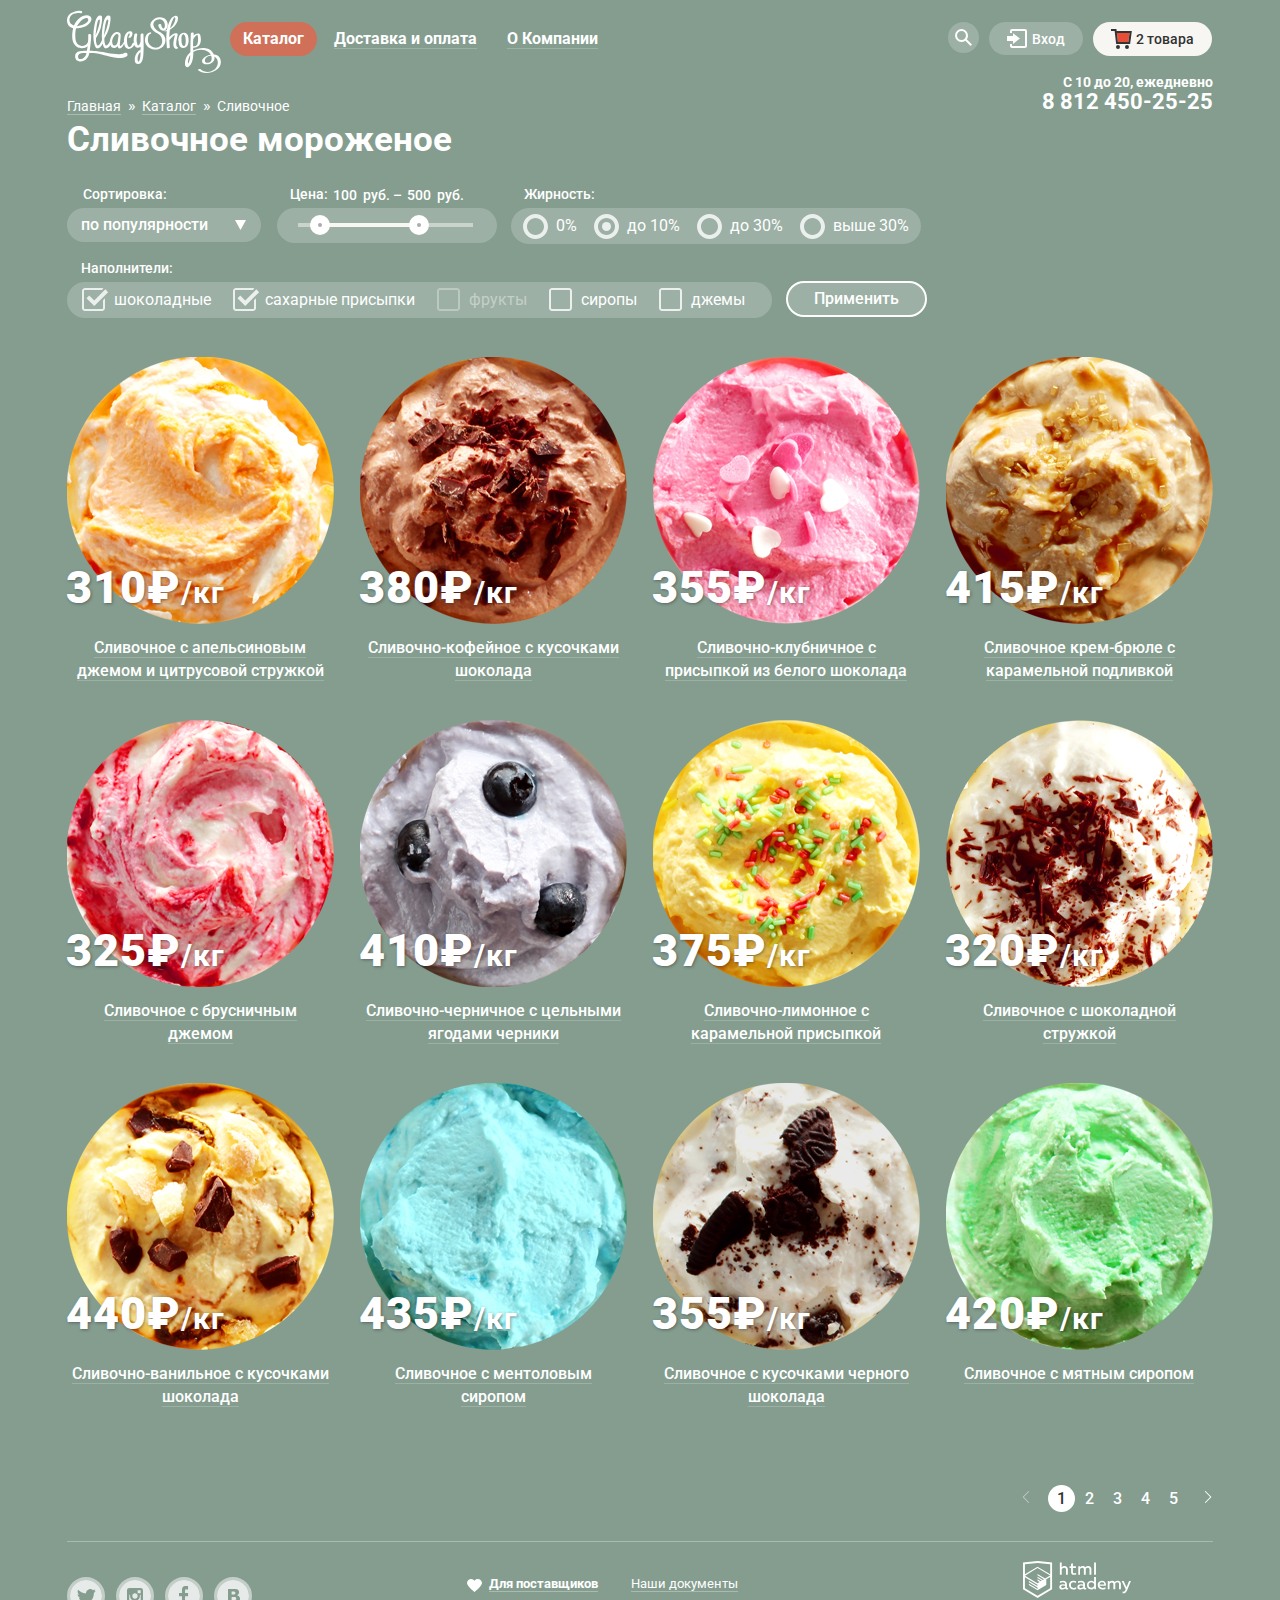
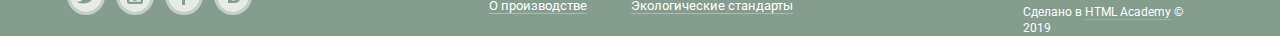
==== commit 322e81bf: "улучшает тень и исправляет проблему с переполнением контактов" ====
--- a/catalog.html
+++ b/catalog.html
@@ -453,7 +453,7 @@
         <a href="https://htmlacademy.ru/intensive/htmlcss">
           <img src="img/logo-htmlacademy.svg" width="108" height="39" alt="Логотип HTML Academy">
         </a>
-        <p>Сделано в <a href="https://htmlacademy.ru">HTML Academy</a> &copy; 2019</p>
+        <p>Сделано в <a href="https://htmlacademy.ru/intensive/htmlcss">HTML Academy</a> &copy; 2019</p>
       </div>
 
     </footer>
--- a/css/style.css
+++ b/css/style.css
@@ -153,8 +153,8 @@
 
 .button-nav {
   display: inline-block;
-   padding-bottom: 1px;
-   vertical-align: middle;
+  padding-bottom: 1px;
+  vertical-align: middle;
 }
 
 .site-navigation-item {
@@ -296,10 +296,8 @@
 
 .contacts p {
   margin: 0;
-  margin-top: -4px;
-}
-
-.contacts span {
+  margin-bottom: 2px;
+
   font-size: 14px;
   line-height: 16px;
   font-weight: 700;
@@ -498,6 +496,38 @@
   color: #999999;
 }
 
+.search-form input::-webkit-input-placeholder,
+.login-form input::-webkit-input-placeholder {
+  font-size: 14px;
+  line-height: 24px;
+  font-weight: 400;
+  color: #999999;
+}
+
+.search-form input::-moz-placeholder,
+.login-form input::-moz-placeholder {
+  font-size: 14px;
+  line-height: 24px;
+  font-weight: 400;
+  color: #999999;
+}
+
+.search-form input:-ms-input-placeholder,
+.login-form input:-ms-input-placeholder {
+  font-size: 14px;
+  line-height: 24px;
+  font-weight: 400;
+  color: #999999;
+}
+
+.search-form input::-ms-input-placeholder,
+.login-form input::-ms-input-placeholder {
+  font-size: 14px;
+  line-height: 24px;
+  font-weight: 400;
+  color: #999999;
+}
+
 .search-form input::placeholder,
 .login-form input::placeholder {
   font-size: 14px;
@@ -754,7 +784,7 @@
   margin-bottom: 40px;
 
   font-size: 18px;
-  font-weight: 700;  
+  font-weight: 700;
 }
 
 .special-offers h3 {
@@ -888,7 +918,7 @@
   position: relative;
   width: 267px;
   margin-bottom: 38px;
-  margin-right: 26px;  
+  margin-right: 26px;
 }
 
 .bestseller-item:nth-child(4n),
@@ -912,13 +942,13 @@
   top: -7px;
   left: -14px;
   z-index: 10;
-    width: 100%;
+  width: 100%;
   height: 100%;
   padding: 0px 13px 81px;
 
   background-color: rgba(248, 247, 244, 0.2);
   border-radius: 5px;
-  box-shadow: 0 20px 20px rgba(0, 0, 0, 0.08);
+  box-shadow: 0 20px 20px rgba(0, 0, 0, 0.4);
 }
 
 .bestsellers .button,
@@ -1576,7 +1606,7 @@
 .button-filter {
   padding: 7px 26px;
   margin-top: 21px;
-  
+
   font-size: 16px;
   line-height: 18px;
   font-weight: 500;
@@ -1653,7 +1683,7 @@
 .pagination-item-current a:focus,
 .pagination-item-current a:active {
   color: #323232;
-  
+
   background-color: #ffffff;
   border-radius: 50%;
 }
@@ -2149,8 +2179,32 @@
 .feedback-form textarea:focus,
 .feedback-form textarea:active {
   padding: 10px 13px;
-  
+
   border: solid 2px rgba(154, 154, 154, 0.52);
+}
+
+.feedback-form input::-webkit-input-placeholder,
+.feedback-form textarea::-webkit-input-placeholder {
+  font-weight: 400;
+  color: #999999;
+}
+
+.feedback-form input::-moz-placeholder,
+.feedback-form textarea::-moz-placeholder {
+  font-weight: 400;
+  color: #999999;
+}
+
+.feedback-form input:-ms-input-placeholder,
+.feedback-form textarea:-ms-input-placeholder {
+  font-weight: 400;
+  color: #999999;
+}
+
+.feedback-form input::-ms-input-placeholder,
+.feedback-form textarea::-ms-input-placeholder {
+  font-weight: 400;
+  color: #999999;
 }
 
 .feedback-form input::-webkit-input-placeholder,
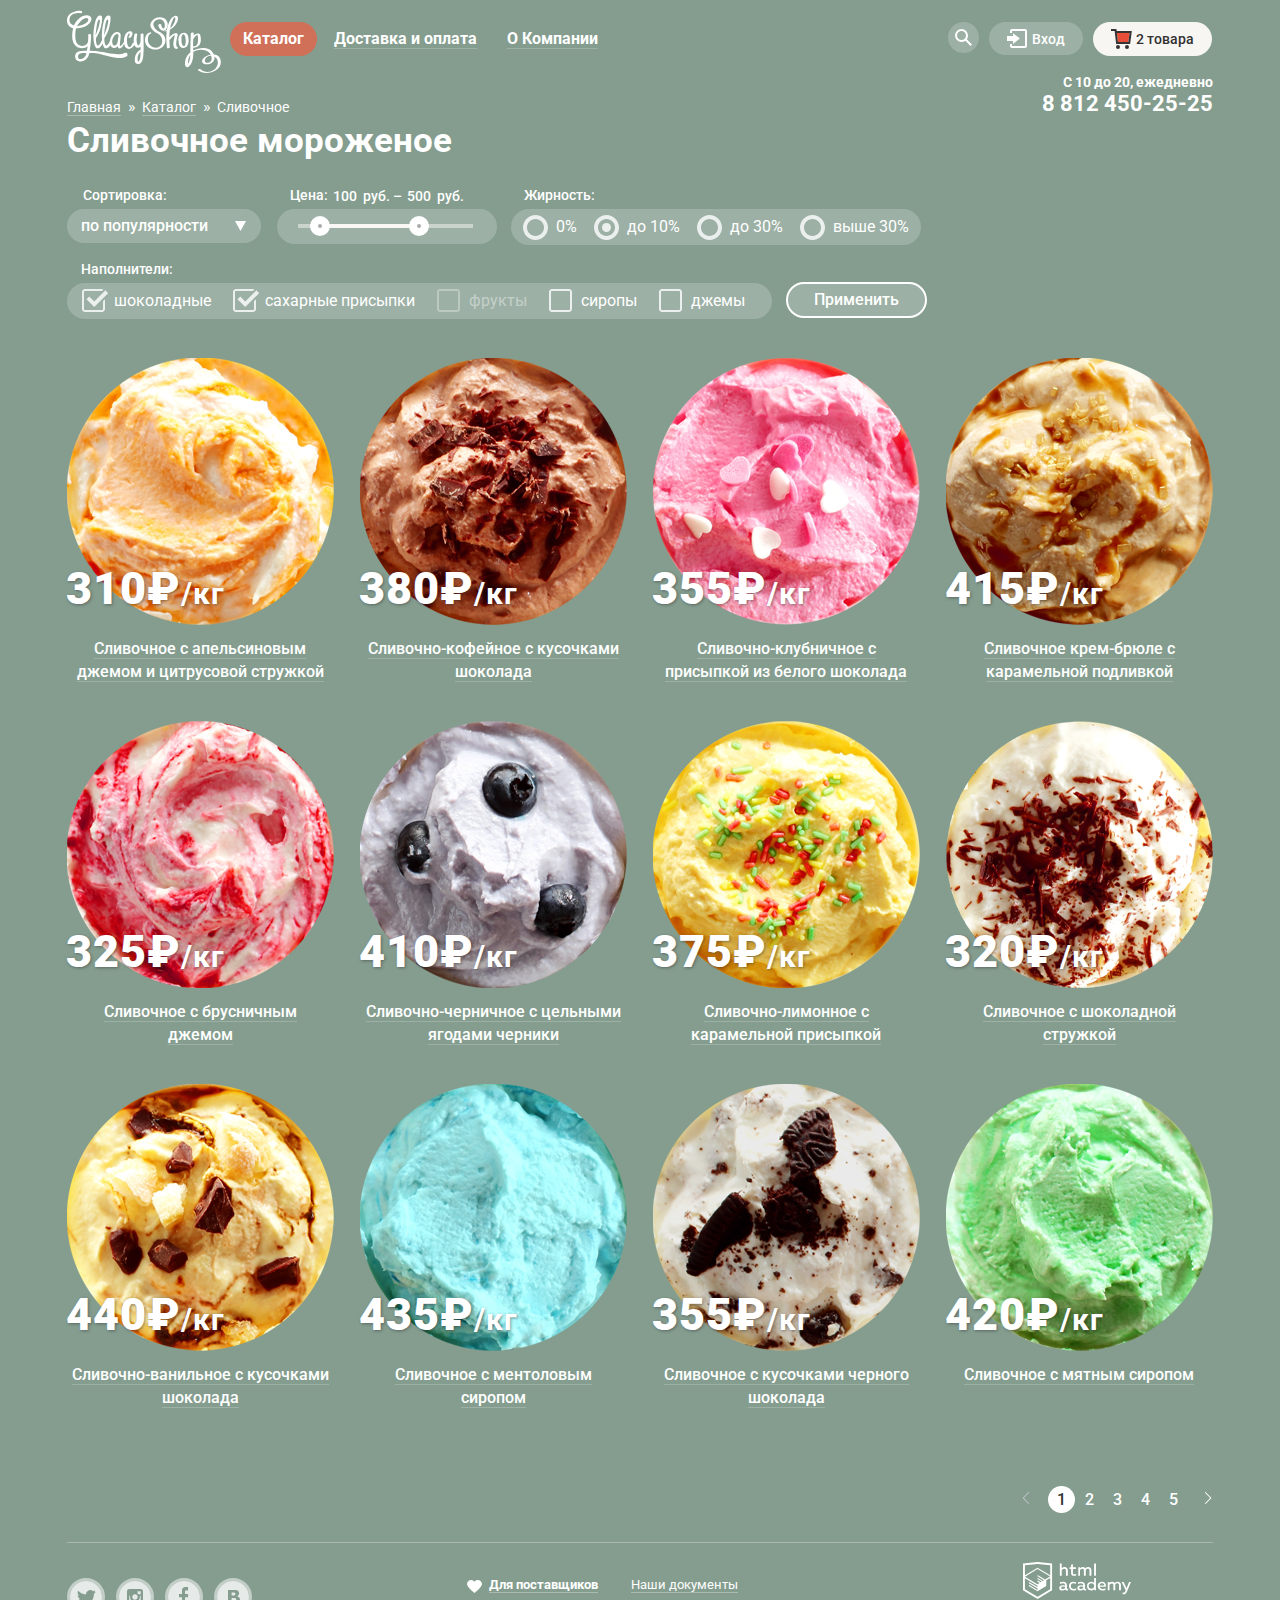
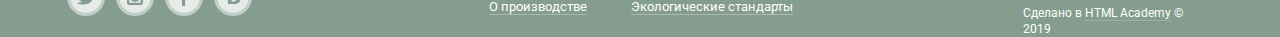
==== commit 68ea97d9: "исправляет замечания" ====
--- a/catalog.html
+++ b/catalog.html
@@ -6,7 +6,7 @@
   <title>Каталог мороженого магазина Глэйси</title>
   <link href="https://fonts.googleapis.com/css?family=Roboto:400,500,700&display=swap&subset=cyrillic" rel="stylesheet">
   <link href="css/normalize.css" rel="stylesheet" />
-  <link href="css/style.css" rel="stylesheet" />
+  <link href="css/style-min.css" rel="stylesheet" />
 </head>
 
 <body class="inner-page">
@@ -128,10 +128,10 @@
 
       <section class="contacts">
         <h2 class="visually-hidden">Время работы, телефон</h2>
-        <p>
-          <span>С 10 до 20, ежедневно</span>
+        <div>
+          <p>С 10 до 20, ежедневно</p>
           <a href="tel:88124502525">8&nbsp;812 450-25-25</a>
-        </p>
+        </div>
       </section>
 
     </header>
--- a/css/style-min.css
+++ b/css/style-min.css
@@ -0,0 +1,2 @@
+body{min-width:1200px;margin:0;padding:0;font-family:"Roboto","Arial",sans-serif;font-size:16px;line-height:22px;font-weight:400;color:#fff;background-color:#849d8f}img{max-width:100%;height:auto}a{text-decoration:none}.container{width:1146px;margin:0 auto}.visually-hidden:not(:focus),input[type=checkbox].visually-hidden,input[type=radio].visually-hidden{position:absolute;width:1px;height:1px;margin:-1px;border:0;padding:0;white-space:nowrap;-webkit-clip-path:inset(100%);clip-path:inset(100%);clip:rect(0 0 0 0);overflow:hidden}.button{display:inline-block;font:inherit;font-size:18px;line-height:24px;font-weight:700;text-align:center;text-shadow:0 2px 5px rgba(160,32,11,.76);color:#fff;vertical-align:middle;background:#f26843;background:linear-gradient(to bottom,#f26843 0,#e74a35 100%);box-shadow:0 2px 2px rgba(172,16,0,.64);border:0;border-radius:25px;cursor:pointer}.button:hover,.button:focus{box-shadow:0 2px 2px 0 #ac1000;background-image:linear-gradient(to bottom,rgba(255,255,255,.2),rgba(255,255,255,.2)),linear-gradient(to top,#e74a35,#f26843)}.button:active{box-shadow:inset 0 2px 2px 0 #942718;background-image:linear-gradient(to bottom,rgba(0,0,0,.07),rgba(0,0,0,.07)),linear-gradient(to top,#e74a35,#f26843)}.site-wrapper{background-image:url(../img/slide-1.png);background-repeat:no-repeat;background-position:top center;transition:background-image .5s ease,background-color .5s ease}.site-wrapper::before,.site-wrapper::after{content:"";visibility:hidden}.site-wrapper::before{background-image:url(../img/slide-2.png)}.site-wrapper::after{background-image:url(../img/slide-3.png)}.main-header .container,.inner-page .main-header{display:flex;flex-wrap:wrap;align-items:flex-start}.inner-page .main-header{margin-bottom:-22px}.main-header-logo{display:block;width:154px;height:64px;padding-top:10px}.main-navigation{display:flex;width:990px;margin-left:auto;padding-top:21px;line-height:18px;font-weight:700}.site-navigation,.user-navigation,.drop-down-list{margin:0;padding:0;list-style:none}.site-navigation{display:flex;flex-wrap:wrap;width:400px;padding-left:5px}.button-nav{display:inline-block;padding-bottom:1px;vertical-align:middle}.site-navigation-item{position:relative;padding:1px 2px}.site-navigation-item>a{padding:8px 13px 7px;color:#fff}.site-navigation-item>a::after{display:block;content:"";width:100%;height:1px;background:rgba(255,255,255,.2)}.site-navigation-current>a::after{content:"";background:0 0}.site-navigation-item>a:hover,.site-navigation-item>a:focus{padding:8px 13px 7px;color:#323232;background-color:#f7f6f3;border-radius:25px}.site-navigation-item>a:active{padding:8px 13px 7px;color:#323232;box-shadow:inset 0 2px 1px 0 #696969;background-color:#ededed;border-radius:25px}.site-navigation-current>a,.site-navigation-current>a:hover,.site-navigation-current>a:focus,.site-navigation-current>a:active{color:#fff;background-color:#d07058;border-radius:25px}.user-navigation{display:flex;flex-wrap:wrap;justify-content:flex-end;flex-grow:1;width:280px}.user-navigation-item{position:relative;padding:1px 3px;margin-right:-2px;margin-left:6px}.user-navigation-item>a{display:flex;flex-wrap:wrap;align-items:center;justify-content:center;font-size:14px;line-height:16px;font-weight:500;color:#fff;background-color:rgba(255,255,255,.2);border-radius:25px}.user-navigation a:hover,.user-navigation a:focus{color:#323232;background-color:#f8f7f4}.user-navigation-item span{padding-left:4px}.button-search{padding:7px}.button-login,.button-cart{padding:7px 18px}.button-search:hover path,.button-search:focus path,.button-login:hover path,.button-login:focus path{fill:#323232}.user-navigation .button-cart:hover,.user-navigation .button-cart:focus{color:#fff;background-color:rgba(255,255,255,.2)}.user-navigation .button-full-cart,.user-navigation .button-full-cart:hover,.user-navigation .button-full-cart:focus,.user-navigation .button-full-cart:active{color:#323232;background-color:rgb(248,247,244,.99)}.contacts{width:190px;margin-left:auto;text-align:right}.contacts p{margin:0;margin-bottom:2px;font-size:14px;line-height:16px;font-weight:700}.contacts a{font-size:22px;line-height:24px;font-weight:700;color:#fff}.drop-down-list{display:none;position:absolute;top:38px;left:-5px;z-index:1}.popup-search{display:none;position:absolute;top:38px;right:3px;z-index:2}.popup-login{display:none;position:absolute;top:38px;right:1px;z-index:2}.shopping-cart{display:none;position:absolute;top:38px;right:1px;z-index:2}.site-navigation-catalog:hover .drop-down-list,.user-navigation-search:hover .popup-search,.user-navigation-login:hover .popup-login,.user-navigation-cart:hover .shopping-cart{display:block}.drop-down-list{width:143px;box-shadow:0 20px 20px 0 rgba(0,0,0,.4);background-color:#f8f7f4;border-radius:5px}.drop-down-list .new-items{display:block;position:relative;padding-top:12px;padding-bottom:12px;font-weight:700}.drop-down-list .new-items::after{position:absolute;display:block;content:"";width:121px;height:1px;left:6px;bottom:0;background:rgba(0,0,0,.2)}.drop-down-list a{display:block;padding-left:21px;padding-top:9px;padding-bottom:6px;font-size:14px;line-height:16px;font-weight:400;color:#323232}.drop-down-list .melorin-items{padding-bottom:13px}.drop-down-list li:hover:not(:first-child),.drop-down-list li:focus:not(:first-child){background-color:#fbded7}.drop-down-list li:active:not(:first-child){background-color:#f6b5a5}.drop-down-list .active-item:not(:first-child),.drop-down-list .active-item:hover:not(:first-child),.drop-down-list .active-item:focus:not(:first-child),.drop-down-list .active-item:active:not(:first-child){background-color:#d07058}.popup-search{box-sizing:border-box;width:341px;padding:20px 15px;box-shadow:0 20px 20px 0 rgba(0,0,0,.4);background-color:#f8f7f4;border-radius:5px}.search-form input{box-sizing:border-box;width:100%;padding:13px;border:0;border-radius:5px;box-shadow:0 0 0 1px #b2b2b2}.search-form input::-webkit-input-placeholder,.login-form input::-webkit-input-placeholder{font-size:14px;line-height:24px;font-weight:400;color:#999}.search-form input::-moz-placeholder,.login-form input::-moz-placeholder{font-size:14px;line-height:24px;font-weight:400;color:#999}.search-form input:-ms-input-placeholder,.login-form input:-ms-input-placeholder{font-size:14px;line-height:24px;font-weight:400;color:#999}.search-form input::-ms-input-placeholder,.login-form input::-ms-input-placeholder{font-size:14px;line-height:24px;font-weight:400;color:#999}.search-form input::-webkit-input-placeholder,.login-form input::-webkit-input-placeholder{font-size:14px;line-height:24px;font-weight:400;color:#999}.search-form input::-moz-placeholder,.login-form input::-moz-placeholder{font-size:14px;line-height:24px;font-weight:400;color:#999}.search-form input:-ms-input-placeholder,.login-form input:-ms-input-placeholder{font-size:14px;line-height:24px;font-weight:400;color:#999}.search-form input::-ms-input-placeholder,.login-form input::-ms-input-placeholder{font-size:14px;line-height:24px;font-weight:400;color:#999}.search-form input::-webkit-input-placeholder,.login-form input::-webkit-input-placeholder{font-size:14px;line-height:24px;font-weight:400;color:#999}.search-form input::-moz-placeholder,.login-form input::-moz-placeholder{font-size:14px;line-height:24px;font-weight:400;color:#999}.search-form input:-ms-input-placeholder,.login-form input:-ms-input-placeholder{font-size:14px;line-height:24px;font-weight:400;color:#999}.search-form input::-ms-input-placeholder,.login-form input::-ms-input-placeholder{font-size:14px;line-height:24px;font-weight:400;color:#999}.search-form input::placeholder,.login-form input::placeholder{font-size:14px;line-height:24px;font-weight:400;color:#999}.popup-login{box-sizing:border-box;width:277px;padding:20px 19px;box-shadow:0 20px 20px 0 rgba(0,0,0,.4);background-color:#f8f7f4;border-radius:5px}.login-form p{margin:0;margin-bottom:20px}.login-form input{box-sizing:border-box;width:100%;padding:13px;border:0;border-radius:5px;box-shadow:0 0 0 1px #b2b2b2}.wrapper-restore{display:flex;justify-content:space-between;align-items:flex-start;flex-wrap:wrap}.popup-login .button{padding:11px 25px}.popup-login .restore{width:50%;margin-bottom:0}.restore a{display:block;margin-bottom:-3px;text-align:left;font-size:13px;line-height:24px;font-weight:400;color:#323232;text-decoration:underline}.restore a:hover,.restore a:focus,.restore a:active{color:#e84d37}.shopping-cart{box-sizing:border-box;width:540px;padding:17px 14px;font-size:13px;line-height:16px;font-weight:400;color:#323232;box-shadow:0 20px 20px 0 rgba(0,0,0,.4);background-color:#f8f7f4;border-radius:5px}.shopping-cart-table{width:100%;border-collapse:collapse}.shopping-cart-table td{padding-bottom:14px;padding-top:11px;vertical-align:top}.shopping-cart-table .cell-1{width:16px}.shopping-cart-table .cell-2{width:33px;padding-top:4px}.shopping-cart-table .cell-3{width:181px}.shopping-cart-table .cell-4{width:90px}.shopping-cart-table .cell-5{width:50px}.shopping-cart-table .cell-6{padding:16px 3px 12px 3px;font-size:15px;line-height:18px;font-weight:700;text-align:right}.shopping-cart-table .button-cross{width:11px;height:11px;border:0;background:url(../img/cross-small.svg) no-repeat;background-position:top center;cursor:pointer}.wrapper-button-cart{display:flex;justify-content:flex-end;flex-wrap:wrap}.shopping-cart .button{padding:10px 15px;margin-bottom:5px}.shopping-cart-table tr:nth-child(2){border-bottom:1px solid #cacac7}.slider{position:relative;margin-bottom:42px;padding-top:275px;text-align:center;color:#fff}.slider-list{margin:0;padding:0;list-style:none}.slide{display:none}.slide-title{width:700px;margin:0 auto;margin-bottom:30px;font-size:60px;line-height:60px;font-weight:800}.slider .button{padding:11px 44px;font-size:31px;line-height:41px;border-radius:50px}.slider-controls{position:absolute;bottom:20px;left:0;z-index:20;font-size:0}.slider-controls label{display:inline-block;width:17px;height:17px;margin-right:8px;vertical-align:top;background-color:transparent;border:2px solid #fff;border-radius:50%;cursor:pointer}.slider-controls label:hover,.slider-controls label:focus{background-color:rgba(255,255,255,.4)}.slider-controls label:active{background-color:#fff}#product-1:checked~.site-wrapper{background-color:#849d8f;background-image:url(../img/slide-1.png)}#product-2:checked~.site-wrapper{background-color:#8996a6;background-image:url(../img/slide-2.png)}#product-3:checked~.site-wrapper{background-color:#9d8b84;background-image:url(../img/slide-3.png)}#product-1:checked~.site-wrapper #slide1,#product-2:checked~.site-wrapper #slide2,#product-3:checked~.site-wrapper #slide3{display:block}#product-1:checked~.site-wrapper label[for=product-1],#product-2:checked~.site-wrapper label[for=product-2],#product-3:checked~.site-wrapper label[for=product-3]{background-color:#fff}.special-offers{display:flex;justify-content:space-between;margin-bottom:40px;font-size:18px;font-weight:700}.special-offers h3{margin:0;margin-bottom:15px;font-size:35px;line-height:41px;font-weight:700}.special-offers p{margin:0;margin-bottom:43px}.special-offers .button{padding:11px 24px;margin-bottom:8px}.raspberry-stock{display:flex;flex-wrap:wrap;flex-direction:column;width:560px;margin-right:26px;padding:16px 19px;background-color:#a23552;background:url(../img/raspberry-bg.jpg) no-repeat;background-size:cover;border-radius:15px}.chocolate-stock{display:flex;flex-wrap:wrap;flex-direction:column;width:560px;padding:16px 19px;background-color:#24130a;background:url(../img/choсolate-bg.jpg) no-repeat;background-size:cover;border-radius:15px}.raspberry-stock .button,.chocolate-stock .button{align-self:flex-end;margin-left:auto}.catalog{border-bottom:1px solid rgba(255,255,255,.3);padding-bottom:29px;margin-bottom:18px}.bestseller-item span,.catalog-item span{position:absolute;top:208px;left:-1px;font-size:30px;line-height:45px;font-weight:700;text-shadow:.5px .9px 3px rgba(49,50,53,.5);letter-spacing:1px}.bestseller-item b,.catalog-item b{font-size:45px}.bestseller-item a,.catalog-item a{position:relative;text-align:center;font-size:16px;line-height:22px;font-weight:500;color:#fff}.bestseller-item .bestseller-item-title,.catalog-item .catalog-item-title{width:258px;padding-left:4px;margin:0;text-align:center}.bestseller-item-title a,.catalog-item-title a{font-size:16px;line-height:22px;font-weight:500;border-bottom:1px solid rgba(255,255,255,.2)}.bestseller-item div,.catalog-item div{margin-bottom:6px}.bestsellers-list,.catalog-list{display:flex;flex-wrap:wrap;margin:0;padding:0;list-style:none}.catalog-list{margin-bottom:39px}.bestseller-item,.catalog-item{position:relative;width:267px;margin-bottom:38px;margin-right:26px}.bestseller-item:nth-child(4n),.catalog-item:nth-child(4n){margin-right:0}.bestseller-item::before{position:absolute;content:url(../img/hit.svg);width:61px;height:61px;top:0;left:0;z-index:1}.wrapper-button{position:absolute;display:none;top:-7px;left:-14px;z-index:10;width:100%;height:100%;padding:0 13px 81px;background-color:rgba(248,247,244,.2);border-radius:5px;box-shadow:0 20px 20px rgba(0,0,0,.4)}.bestsellers .button,.catalog .button{position:absolute;bottom:22px;left:16%;padding:10px 17px;font-size:18px;line-height:24px;font-weight:700}.bestseller-item:hover .wrapper-button,.catalog-item:hover .wrapper-button{display:block;z-index:10;cursor:pointer}.features{padding:23px 26px 25px 20px;margin-bottom:40px;font-size:24px;line-height:30px;font-weight:500;color:#323232;background-color:#efe4cb;background-image:url(../img/waffle-bg.jpg);background-repeat:no-repeat;background-size:cover;border-radius:15px}.features p{margin:0}.features-list{display:flex;justify-content:space-between;flex-wrap:wrap;list-style:none;margin:0;padding:0}.feature-item{position:relative;width:477px;padding-top:22px;padding-left:56px;font-size:16px;line-height:22px;font-weight:400}.feature-item-icecream:before{position:absolute;top:8px;left:0;content:url(../img/ice-cream.svg)}.feature-item-cow:before{position:absolute;top:8px;left:-1px;content:url(../img/cow.svg)}.feature-item-eco:before{position:absolute;top:8px;left:0;content:url(../img/eco.svg)}.feature-item-thermometer:before{position:absolute;top:8px;left:-1px;content:url(../img/thermometer.svg)}.index-columns{display:flex;justify-content:space-between;align-items:flex-start;margin-bottom:40px}.blog-news{width:534px;padding:22px 19px;margin-right:26px;background-color:#fff;background-image:url(../img/strawberry-bg.jpg);background-repeat:no-repeat;background-size:cover;border-radius:15px}.blog-news h2{margin:0;margin-bottom:5px;font-size:16px;line-height:22px;font-weight:500;color:#323232}.blog-news a{display:block;margin-bottom:58px;width:282px;font-size:24px;line-height:30px;font-weight:700;color:#323232;text-decoration:underline}.blog-news a:hover,.blog-news a:focus,.blog-news a:active{color:#e84d37}.subscription{width:560px;padding:5px;color:#5a5a5a;background-color:#92cdff;background-image:url(../img/bg-post.svg);background-repeat:repeat-y;background-position:0 0;border-radius:15px}.wrapper-subscription{padding:28px 20px 35px 20px;background-color:#f8f7f4;border-radius:15px}.wrapper-subscription p{margin:0;margin-bottom:35px}.subscription-form input{box-sizing:border-box;width:368px;margin-right:7px;padding:12px;border-radius:10px;border:solid 1px rgba(178,178,178,.52)}.subscription .button{padding:10px 19px}.gllacy-map{position:relative;width:100%;height:430px}.gllacy-map img{position:absolute;display:block;z-index:1;width:100%;height:430px;text-align:center}.gllacy-map iframe{position:absolute;z-index:3;width:100%;border:0}.gllacy-map .wrapper-img::before{position:absolute;content:url(../img/pin.svg);width:80px;height:140px;top:32%;left:32%;z-index:2}.wrapper-contacts{position:absolute;z-index:10;width:252px;padding:29px 25px;top:calc(50% - 152px);right:calc(50% - 573px);font-size:14px;line-height:20px;color:#323232;text-align:left;background-color:rgba(255,255,255,.98)}.wrapper-contacts p{width:222px;margin:0;margin-bottom:19px}.wrapper-contacts b{font-size:18px;line-height:24px;font-weight:700}.wrapper-contacts .phone-number{display:block;margin-top:5px;margin-bottom:4px;font-size:18px;line-height:22px;font-weight:700;color:#323232}.wrapper-contacts .button{padding:11px 27px;margin-top:3px;color:#fff}.inner-page h1{margin:0;margin-bottom:26px;font-size:35px;line-height:41px;font-weight:700;color:#fff}.breadcrumbs{padding:0;margin:0;margin-bottom:2px;list-style:none}.breadcrumbs li{display:inline-block;vertical-align:middle;position:relative;margin-right:17px}.breadcrumbs li::after{content:"»";position:absolute;top:0;right:-15px}.breadcrumbs a{font-size:14px;line-height:16px;font-weight:400;color:#fff;border-bottom:1px solid rgba(255,255,255,.3)}.breadcrumbs a:hover,.breadcrumbs a:focus,.breadcrumbs a:active{color:#ffbc9e;border-bottom:1px solid rgba(255,188,158,.3)}.breadcrumbs-current{font-size:14px;line-height:16px;font-weight:400;color:#fff}.breadcrumbs-current::after{display:none}.sorting-filtres-form{display:flex;flex-wrap:wrap;align-items:flex-start;width:885px;margin-bottom:23px}.sorting-filtres fieldset{border:0;padding:0;margin:0;margin-right:14px;margin-bottom:16px}.sorting-filtres-form legend{font-size:14px;line-height:16px;font-weight:500;color:#fff}.sorting-cover,.filter-cover{background-color:rgba(255,255,255,.2);border-radius:20px}.sorting-filtres-form .sorting{width:196px}.sorting legend{padding-left:16px;margin-bottom:6px}.sorting select[name=sorting]{padding:8px 14px;padding-right:34px;font-size:16px;line-height:18px;font-weight:500;color:#fff;background-image:url(../img/select-arrow.svg);background-repeat:no-repeat;background-position:92% 50%;border:0;cursor:pointer;-webkit-appearance:none;-moz-appearance:none;appearance:none}.sorting select[name=sorting]::-ms-expand{display:none}.sorting select[name=sorting]:hover,.sorting select[name=sorting]:focus{color:#323232;background-image:url(../img/icon-down-dir.svg)}.sorting option{display:block;padding:10px;font-size:14px;line-height:16px;font-weight:400;color:#323232}.filter-range{width:217px}.filter-range legend{padding-left:13px;margin-bottom:4px}.price-controls{display:inline-block;vertical-align:middle}.price-controls label{display:inline-block;font-size:14px;line-height:16px;font-weight:500;vertical-align:top}.price-controls input{width:28px;color:inherit;font:inherit;background:0 0;border:0}.range-controls{position:relative;box-sizing:border-box;width:220px;padding-top:15px;padding-left:21px;padding-right:24px;padding-bottom:16px}.range-controls .scale{height:4px;background:rgba(248,247,244,.5)}.range-controls .bar{width:55%;height:4px;margin-left:20px;background:#f8f7f4}.range-toggle{position:absolute;top:7px;left:0;width:4px;height:4px;padding:2px;border:8px solid #fff;background-color:#ababab;border-radius:50%}.range-controls .range-toggle:hover{top:5px;border-width:10px;cursor:pointer}.range-controls .range-toggle-min{left:33px}.range-controls .range-toggle-min:hover{left:31px}.range-controls .range-toggle-max{left:132px}.range-controls .range-toggle-max:hover{left:130px}.filter-fat{width:410px}.filter-topping{width:705px}.filter-fat-list,.filter-topping-list{padding:0;margin:0;padding-top:7px;padding-bottom:7px;list-style:none}.filter-fat-list{padding-left:45px}.filter-topping-list{padding-left:47px}.filter-fat legend{padding-left:13px;margin-bottom:6px}.filter-topping legend{padding-left:14px;margin-bottom:6px}.filter-fat-item,.filter-topping-item{display:inline-block;vertical-align:top}.filter-fat-item{margin-right:46px}.filter-fat-item:last-child{margin-right:0}.filter-topping-item{margin-right:50px}.filter-topping-item:last-child{margin-right:0}.filter-fat-item label{line-height:22px;font-weight:400;position:relative;display:block;cursor:pointer;-webkit-user-select:none;-moz-user-select:none;-ms-user-select:none;user-select:none}.filter-topping-item label{position:relative;display:block;line-height:22px;font-weight:400;cursor:pointer;-webkit-user-select:none;-moz-user-select:none;-ms-user-select:none;user-select:none}.filter-input-radio+label::before{content:"";position:absolute;top:-1px;left:-33px;background-repeat:no-repeat;background-position:0 0;opacity:.8}.filter-input-checkbox+label::before{content:"";position:absolute;top:-1px;left:-32px;background-repeat:no-repeat;background-position:0 0;opacity:.8}.filter-input-radio+label::before{width:26px;height:26px;background-image:url(../img/radio-off.svg)}.filter-input-checkbox+label::before{width:24px;height:24px;background-image:url(../img/checkbox-off.svg)}.filter-input-radio:checked+label::before{width:26px;height:26px;background-image:url(../img/radio-on.svg)}.filter-input-checkbox:checked+label::before{width:28px;height:24px;background-image:url(../img/checkbox-on.svg)}.filter-input:disabled+label{cursor:default;opacity:.4;outline:0}.filter-input:hover+label::before,.filter-input:focus+label::before{opacity:1;outline:2px solid #4d90fe}.button-filter{padding:7px 26px;margin-top:21px;font-size:16px;line-height:18px;font-weight:500;text-shadow:none;border:solid 2px #fff;background:0 0;background-color:rgba(255,255,255,.2);box-shadow:none}.button-filter:hover,.button-filter:focus{color:#323232;box-shadow:none;background-image:none;background-color:#fff;border:solid 2px #fff}.button-filter:active{padding:7px 23px;color:#323232;background-image:none;box-shadow:inset 0 2px 1px 0 #696969;background-color:#ededed;border:0}.pagination-list{display:flex;flex-wrap:wrap;justify-content:flex-end;padding:0;margin:0;list-style:none}.pagination-item{margin-left:3px;width:25px}.pagination-item a{display:block;width:27px;height:27px;font-size:16px;line-height:27px;font-weight:500;color:#fff;text-align:center}.pagination-item a:hover,.pagination-item a:focus{color:#323232;background-color:rgba(255,255,255,.2);border-radius:50%}.pagination-item a:active,.pagination-item-current a,.pagination-item-current a:hover,.pagination-item-current a:focus,.pagination-item-current a:active{color:#323232;background-color:#fff;border-radius:50%}.pagination-item-back,.pagination-item-next{position:relative}.back-disabled svg{position:absolute;top:47%;left:-2px;fill:rgba(255,255,255,.2);-webkit-transform:scaleX(-1) translate(-50%,-50%);transform:scaleX(-1) translate(-50%,-50%);cursor:default}.pagination-item-next svg{position:absolute;top:47%;right:-3px;-webkit-transform:translate(-50%,-50%);transform:translate(-50%,-50%);width:8px;height:12px}.pagination-item-back a:hover,.pagination-item-back a:focus,.pagination-item-back a:active,.pagination-item-next a:hover,.pagination-item-next a:focus,.pagination-item-next a:active{background-color:transparent}.main-page .footer{padding:19px 27px;font-size:12px;line-height:18px;color:#fefefe}.footer .container,.inner-page .footer{display:flex;flex-wrap:wrap;align-items:flex-start}.socialmedia-list{display:flex;flex-wrap:wrap;width:194px;margin:0;margin-right:228px;padding:0;padding-top:17px;list-style:none}.socialmedia-item{width:40px;margin-right:9px;margin-bottom:9px}.socialmedia-item:nth-child(4n){margin-right:0}.socialmedia-button path{fill:rgba(255,255,255,.8)}.socialmedia-button:hover path,.socialmedia-button:focus path{fill:#fff}.socialmedia-button:active path,.socialmedia-button:active path{background-color:#e9e9e9}.socialmedia-button{display:inline-block;vertical-align:middle;width:32px;height:32px;border:3px solid rgba(255,255,255,.5);border-radius:50%}.information-list{width:330px;display:flex;flex-wrap:wrap;list-style:none;margin:0;margin-right:auto;margin-bottom:11px;padding:0;padding-top:15px}.inner-page .information-list{padding-top:12px}.information-list a{font-size:13px;line-height:18px;font-weight:400;color:#fff;border-bottom:1px solid rgba(255,255,255,.3)}.information-item{position:relative;margin-bottom:4px}.inner-page .information-item{margin-bottom:0}.information-item:nth-child(odd){width:43%}.information-item:nth-child(even){width:57%}.information-item-shipper a{position:relative;font-weight:700}.information-item-shipper::before{position:absolute;content:url(../img/heart.svg);top:4px;left:-22px;width:15px;height:13px;font-weight:700}.copyright{width:190px}.inner-page .copyright{padding-top:1px}.copyright p{margin:0;font-size:12px;line-height:16px;font-weight:400}.copyright a:last-child{font-size:12px;line-height:16px;font-weight:400;color:#fefefe;border-bottom:1px solid rgba(255,255,255,.2)}.information-list a:hover,.information-list a:focus,.information-list a:active,.copyright a:hover:last-child,.copyright a:focus:last-child,.copyright a:active:last-child{color:#ffbc9e;border-bottom:1px solid rgba(255,188,158,.3)}@-webkit-keyframes bounce{0%{-webkit-transform:translateY(-2000px);transform:translateY(-2000px)}70%{-webkit-transform:translateY(30px);transform:translateY(30px)}90%{-webkit-transform:translateY(-10px);transform:translateY(-10px)}to{-webkit-transform:translateY(0);transform:translateY(0)}}@keyframes bounce{0%{-webkit-transform:translateY(-2000px);transform:translateY(-2000px)}70%{-webkit-transform:translateY(30px);transform:translateY(30px)}90%{-webkit-transform:translateY(-10px);transform:translateY(-10px)}to{-webkit-transform:translateY(0);transform:translateY(0)}}@-webkit-keyframes bounceOut{0%{-webkit-transform:scale(1);transform:scale(1)}25%{-webkit-transform:scale(.95);transform:scale(.95)}50%{opacity:1;-webkit-transform:scale(1.1);transform:scale(1.1)}to{opacity:0;-webkit-transform:scale(.3);transform:scale(.3)}}@keyframes bounceOut{0%{-webkit-transform:scale(1);transform:scale(1)}25%{-webkit-transform:scale(.95);transform:scale(.95)}50%{opacity:1;-webkit-transform:scale(1.1);transform:scale(1.1)}to{opacity:0;-webkit-transform:scale(.3);transform:scale(.3)}}@-webkit-keyframes shake{0%,to{-webkit-transform:translateX(0);transform:translateX(0)}10%,30%,50%,70%,90%{-webkit-transform:translateX(-10px);transform:translateX(-10px)}20%,40%,60%,80%{-webkit-transform:translateX(10px);transform:translateX(10px)}}@keyframes shake{0%,to{-webkit-transform:translateX(0);transform:translateX(0)}10%,30%,50%,70%,90%{-webkit-transform:translateX(-10px);transform:translateX(-10px)}20%,40%,60%,80%{-webkit-transform:translateX(10px);transform:translateX(10px)}}.modal-feedback{display:none;position:fixed;top:50%;left:50%;z-index:25;width:430px;margin-top:-131px;margin-left:-238px;padding:16px 24px;color:#323232;background-color:#f8f7f4;border-radius:5px;box-shadow:0 20px 20px rgba(0,0,0,.4)}.modal-overlay{position:fixed;top:0;left:0;z-index:25;display:none;width:100%;height:100%;background-color:rgba(0,0,0,.3)}.modal-show{display:block;-webkit-animation:bounce .6s;animation:bounce .6s}.modal-error{-webkit-animation:shake .6s;animation:shake .6s}.modal-out{-webkit-animation:bounceOut .6s;animation:bounceOut .6s}.modal-close{position:absolute;top:15px;right:15px;width:18px;height:18px;background-color:transparent;border:0;cursor:pointer}.modal-close::before,.modal-close::after{content:"";position:absolute;top:8px;left:-2px;width:22px;height:2px;background-color:#231f20}.modal-close::before{-webkit-transform:rotate(45deg);transform:rotate(45deg)}.modal-close::after{-webkit-transform:rotate(-45deg);transform:rotate(-45deg)}.modal-title{margin:0;margin-bottom:20px;font-weight:500;font-size:24px;line-height:28px;color:#323232}.feedback-form{box-sizing:border-box;font-size:16px;line-height:24px;font-weight:700;color:#000}.feedback-form p{margin:0;margin-bottom:19px}.feedback-form p:last-child{margin-bottom:0;text-align:right}.feedback-form input{width:238px;padding:12px 14px;font-size:16px;line-height:24px;font-weight:700;color:#000;border:solid 1px rgba(178,178,178,.52);border-radius:5px}.feedback-form input:hover,.feedback-form input:focus,.feedback-form input:active{padding:11px 13px;border:solid 2px rgba(154,154,154,.52)}.feedback-form textarea{box-sizing:border-box;width:100%;padding:11px 14px;min-height:155px;font-size:16px;line-height:24px;font-weight:700;color:#000;border:solid 1px rgba(178,178,178,.52);border-radius:5px}.feedback-form textarea:hover,.feedback-form textarea:focus,.feedback-form textarea:active{padding:10px 13px;border:solid 2px rgba(154,154,154,.52)}.feedback-form input::-webkit-input-placeholder,.feedback-form textarea::-webkit-input-placeholder{font-weight:400;color:#999}.feedback-form input::-moz-placeholder,.feedback-form textarea::-moz-placeholder{font-weight:400;color:#999}.feedback-form input:-ms-input-placeholder,.feedback-form textarea:-ms-input-placeholder{font-weight:400;color:#999}.feedback-form input::-ms-input-placeholder,.feedback-form textarea::-ms-input-placeholder{font-weight:400;color:#999}.feedback-form input::-webkit-input-placeholder,.feedback-form textarea::-webkit-input-placeholder{font-weight:400;color:#999}.feedback-form input::-moz-placeholder,.feedback-form textarea::-moz-placeholder{font-weight:400;color:#999}.feedback-form input:-ms-input-placeholder,.feedback-form textarea:-ms-input-placeholder{font-weight:400;color:#999}.feedback-form input::-ms-input-placeholder,.feedback-form textarea::-ms-input-placeholder{font-weight:400;color:#999}.feedback-form input::-webkit-input-placeholder,.feedback-form textarea::-webkit-input-placeholder{font-weight:400;color:#999}.feedback-form input::-moz-placeholder,.feedback-form textarea::-moz-placeholder{font-weight:400;color:#999}.feedback-form input:-ms-input-placeholder,.feedback-form textarea:-ms-input-placeholder{font-weight:400;color:#999}.feedback-form input::-ms-input-placeholder,.feedback-form textarea::-ms-input-placeholder{font-weight:400;color:#999}.feedback-form input::placeholder,.feedback-form textarea::placeholder{font-weight:400;color:#999}.modal-feedback .button{padding:11px 24px;margin-bottom:10px}
+/*# sourceMappingURL=application/json;base64,[base64]/[base64]/[base64]/[base64] */